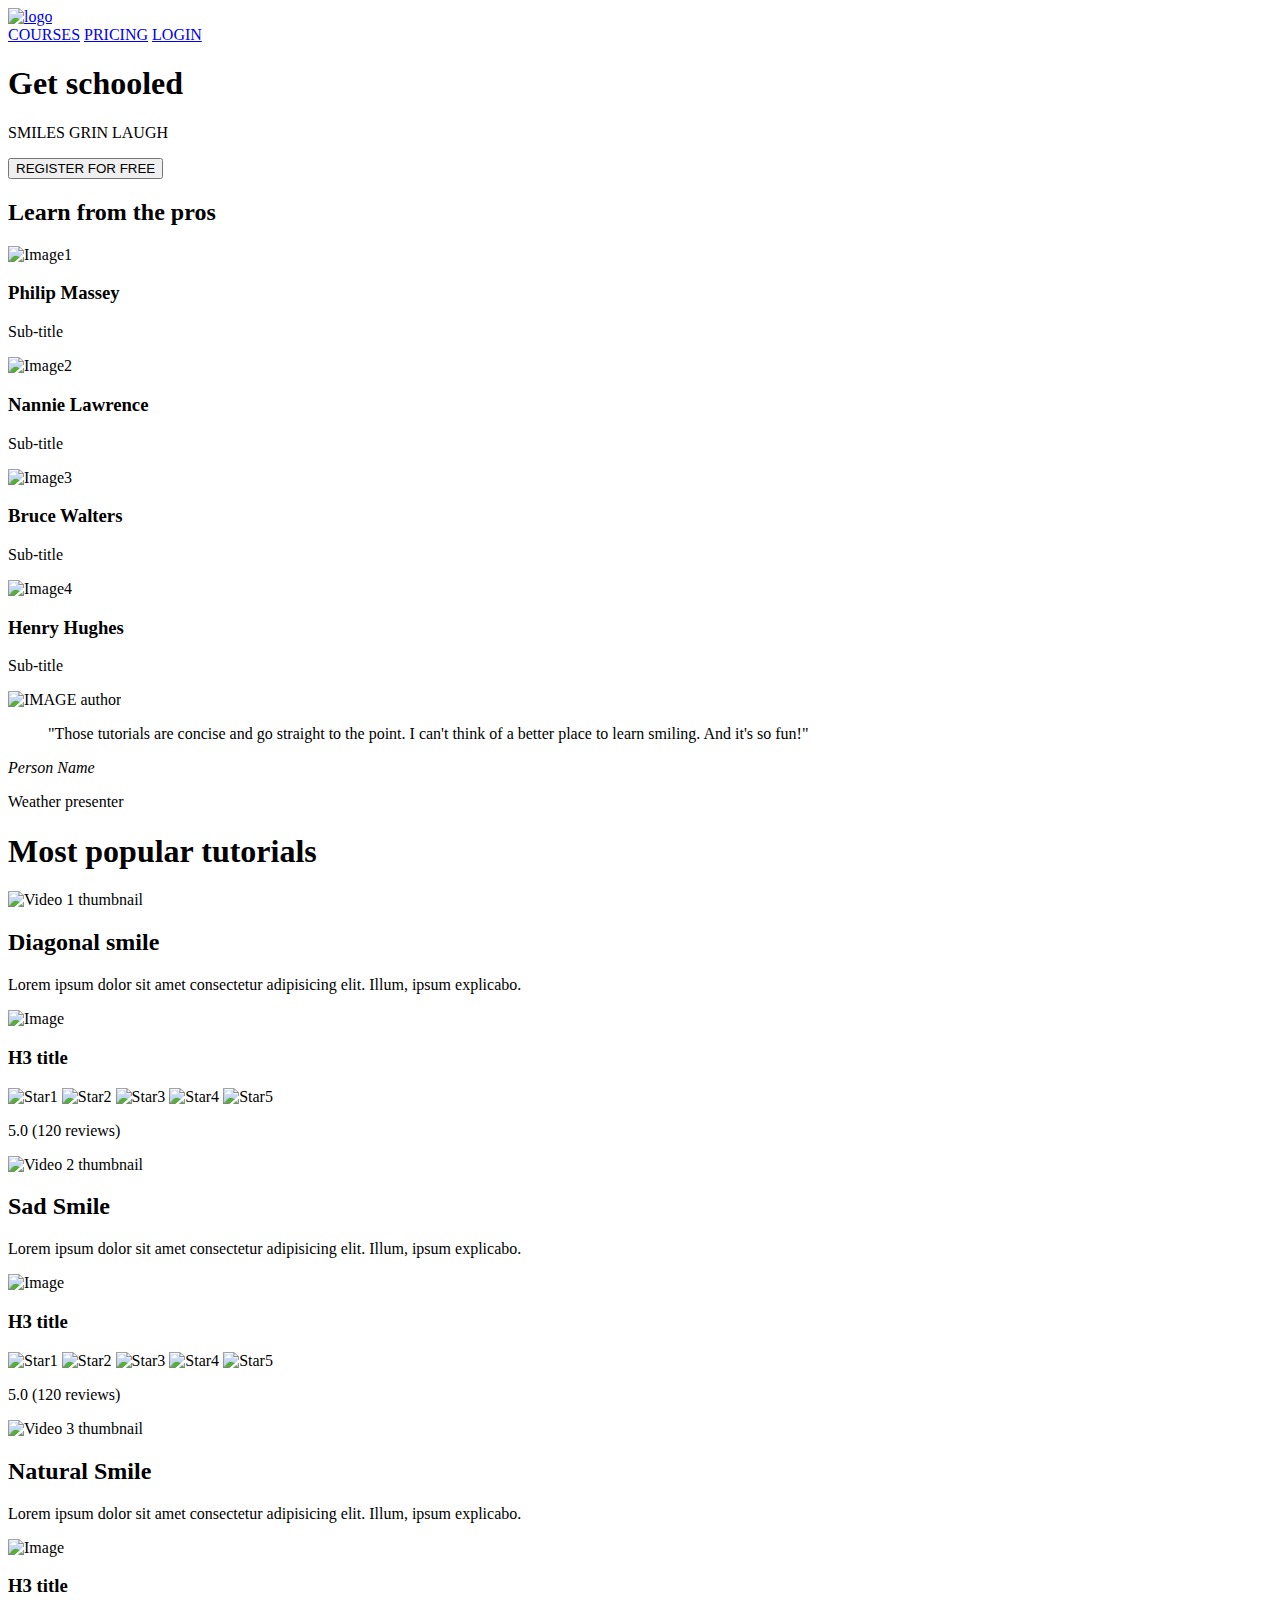
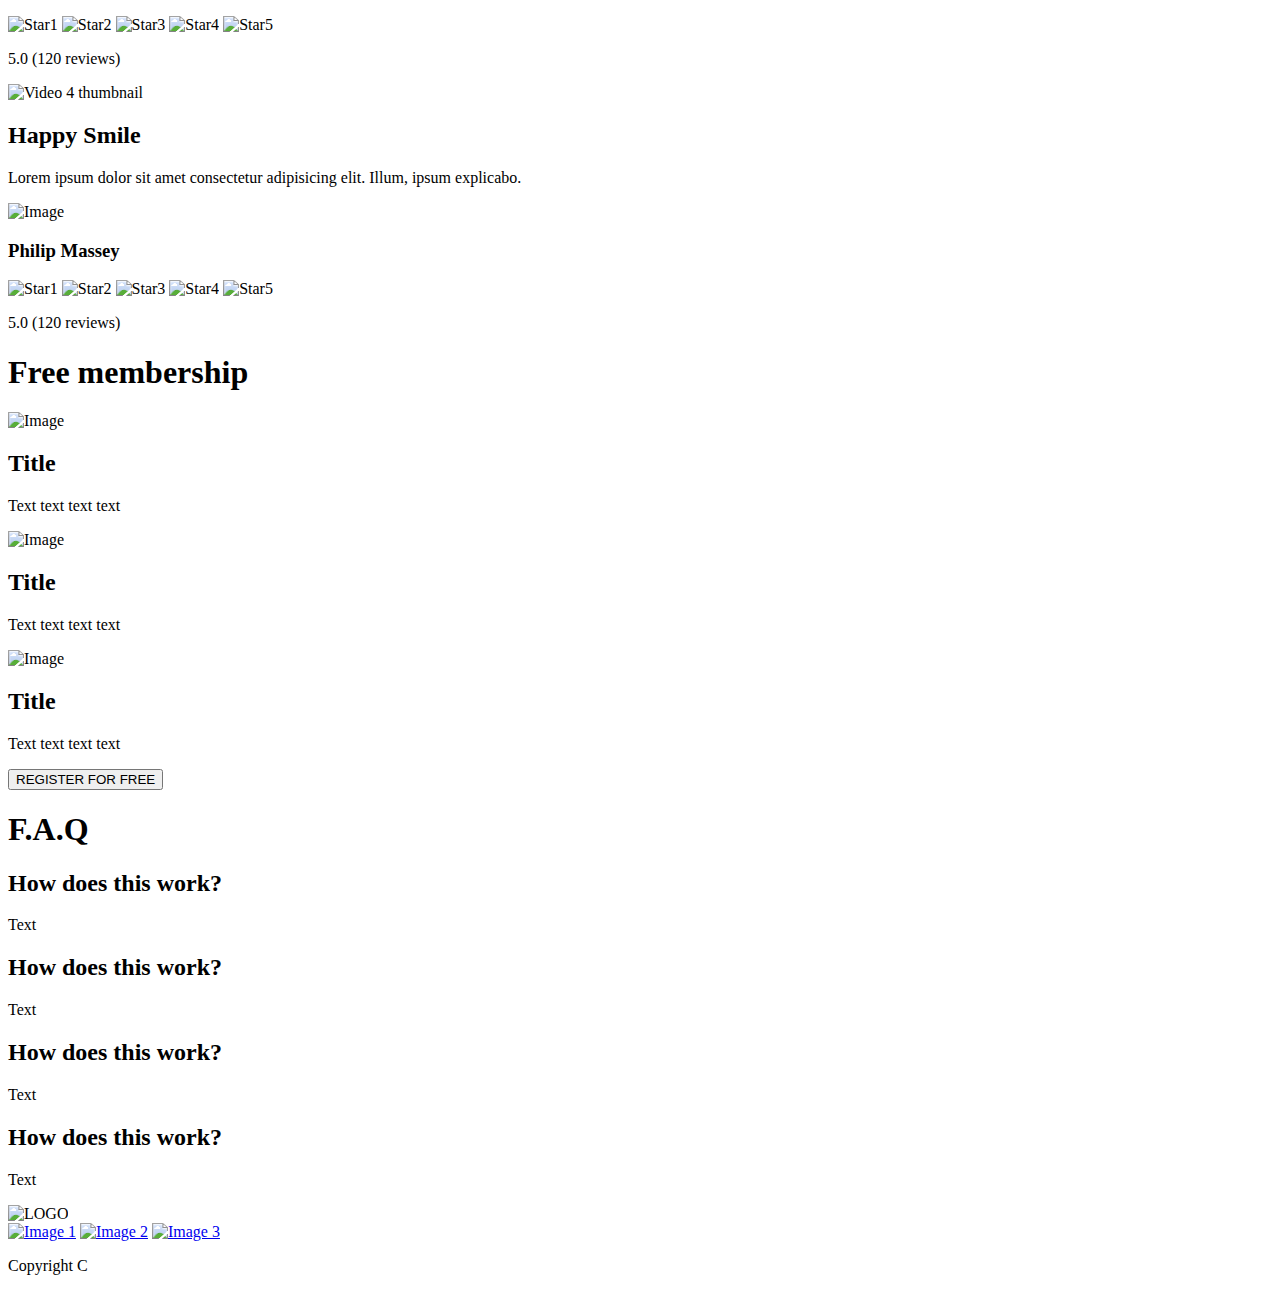
==== css_advanced/index.html @ 8cbac877 "init 2" ====
<!DOCTYPE html>
<html lang="en">
<head>
    <meta charset="UTF-8">
    <meta name="viewport" content="width=device-width, initial-scale=1.0">
    <title>Document</title>
</head>
<body>
    <header>
        <div>
            <a href="#">
                <img
                src="/api/placeholder/200/100"
                alt="logo"
                />
            </a>
        </div>
        <div>
            <nav>
                <a href="#">COURSES</a>
                <a href="#">PRICING</a>
                <a href="#">LOGIN</a>
            </nav>
        </div>
    </header>

    <main>
        <section>
            <div>
                <h1>Get schooled</h1>
                <p>SMILES GRIN LAUGH</p>
                <button>REGISTER FOR FREE</button>
            </div>

            <div>
                <h2>Learn from the pros</h2>
                <div>
                    <div>
                        <img src="" alt="Image1">
                        <h3>Philip Massey</h3>
                        <p>Sub-title</p>
                    </div>
                    <div>
                        <img src="" alt="Image2">
                        <h3>Nannie Lawrence</h3>
                        <p>Sub-title</p>
                    </div>
                    <div>
                        <img src="" alt="Image3">
                        <h3>Bruce Walters</h3>
                        <p>Sub-title</p>
                    </div>
                    <div>
                        <img src="" alt="Image4">
                        <h3>Henry Hughes</h3>
                        <p>Sub-title</p>
                    </div>
                </div>
            </div>
        </section>

        <section>
            <div>
                <img src="/api/placeholder/400/300" alt="IMAGE author">
                <div>
                    <blockquote>"Those tutorials are concise and go straight to the point. I can't think of a better place to learn smiling. And it's so fun!"</blockquote>
                    <cite>Person Name</cite>
                    <p>Weather presenter</p>
                </div>
            </div>
        </section>

        <section>
            <div>
                <h1>Most popular tutorials</h1>
                <div>
                    <div>
                        <img src="/api/placeholder/400/300" alt="Video 1 thumbnail">
                        <h2>Diagonal smile</h2>
                        <p>Lorem ipsum dolor sit amet consectetur adipisicing elit. Illum, ipsum explicabo.</p>
                            <div>
                                <img src="/api/placeholder/400/300" alt="Image">
                                <h3>H3 title</h3>
                            </div>
                            <div>
                                <img src="/api/placeholder/50/50" alt="Star1">
                                <img src="/api/placeholder/50/50" alt="Star2">
                                <img src="/api/placeholder/50/50" alt="Star3">
                                <img src="/api/placeholder/50/50" alt="Star4">
                                <img src="/api/placeholder/50/50" alt="Star5">
                                <p>5.0 (120 reviews)</p>
                            </div>
                    </div>
                </div>
                <div>
                    <div>
                        <img src="/api/placeholder/400/300" alt="Video 2 thumbnail">
                        <h2>Sad Smile</h2>
                        <p>Lorem ipsum dolor sit amet consectetur adipisicing elit. Illum, ipsum explicabo.</p>
                            <div>
                                <img src="/api/placeholder/400/300" alt="Image">
                                <h3>H3 title</h3>
                            </div>
                            <div>
                                <img src="/api/placeholder/50/50" alt="Star1">
                                <img src="/api/placeholder/50/50" alt="Star2">
                                <img src="/api/placeholder/50/50" alt="Star3">
                                <img src="/api/placeholder/50/50" alt="Star4">
                                <img src="/api/placeholder/50/50" alt="Star5">
                                <p>5.0 (120 reviews)</p>
                            </div>
                    </div>
                </div>
                <div>
                    <div>
                        <img src="/api/placeholder/400/300" alt="Video 3 thumbnail">
                        <h2>Natural Smile</h2>
                        <p>Lorem ipsum dolor sit amet consectetur adipisicing elit. Illum, ipsum explicabo.</p>
                            <div>
                                <img src="/api/placeholder/400/300" alt="Image">
                                <h3>H3 title</h3>
                            </div>
                            <div>
                                <img src="/api/placeholder/50/50" alt="Star1">
                                <img src="/api/placeholder/50/50" alt="Star2">
                                <img src="/api/placeholder/50/50" alt="Star3">
                                <img src="/api/placeholder/50/50" alt="Star4">
                                <img src="/api/placeholder/50/50" alt="Star5">
                                <p>5.0 (120 reviews)</p>
                            </div>
                    </div>
                </div>
                <div>
                    <div>
                        <img src="/api/placeholder/400/300" alt="Video 4 thumbnail">
                        <h2>Happy Smile</h2>
                        <p>Lorem ipsum dolor sit amet consectetur adipisicing elit. Illum, ipsum explicabo.</p>
                            <div>
                                <img src="/api/placeholder/400/300" alt="Image">
                                <h3>Philip Massey</h3>
                            </div>
                            <div>
                                <img src="/api/placeholder/50/50" alt="Star1">
                                <img src="/api/placeholder/50/50" alt="Star2">
                                <img src="/api/placeholder/50/50" alt="Star3">
                                <img src="/api/placeholder/50/50" alt="Star4">
                                <img src="/api/placeholder/50/50" alt="Star5">
                                <p>5.0 (120 reviews)</p>
                            </div>
                    </div>
                </div>
            </div>
        </section>

        <section>
            <h1>Free membership</h1>
            <div>
                <div>
                    <img src="/api/placeholder/300/200" alt="Image">
                    <h2>Title</h2>
                    <p>Text text text text</p>
                </div>
                <div>
                    <img src="/api/placeholder/300/200" alt="Image">
                    <h2>Title</h2>
                    <p>Text text text text</p>
                </div>
                <div>
                    <img src="/api/placeholder/300/200" alt="Image">
                    <h2>Title</h2>
                    <p>Text text text text</p>
                </div>
            </div>
            <button>REGISTER FOR FREE</button>
        </section>

        <section>
            <h1>
                F.A.Q
            </h1>
            <div>
                <div>
                    <div>
                        <h2>How does this work?</h2>
                        <p>Text</p>
                    </div>
                    <div>
                        <h2>How does this work?</h2>
                        <p>Text</p>
                    </div>
                </div>

                <div>
                    <div>
                        <h2>How does this work?</h2>
                        <p>Text</p>
                    </div>
                    <div>
                        <h2>How does this work?</h2>
                        <p>Text</p>
                    </div>
                </div>
            </div>
        </section>
    </main>
</body>
<footer>
    <div>
        <div>
            <img src="/api/placeholder/300/200" alt="LOGO">
            <div>
                <a href="#"><img src="/api/placeholder/100/100" alt="Image 1"></a>
                <a href="#"><img src="/api/placeholder/100/100" alt="Image 2"></a>
                <a href="#"><img src="/api/placeholder/100/100" alt="Image 3"></a>
            </div>
        </div>
        <p>Copyright C</p>
    </div>
</footer>
</html>
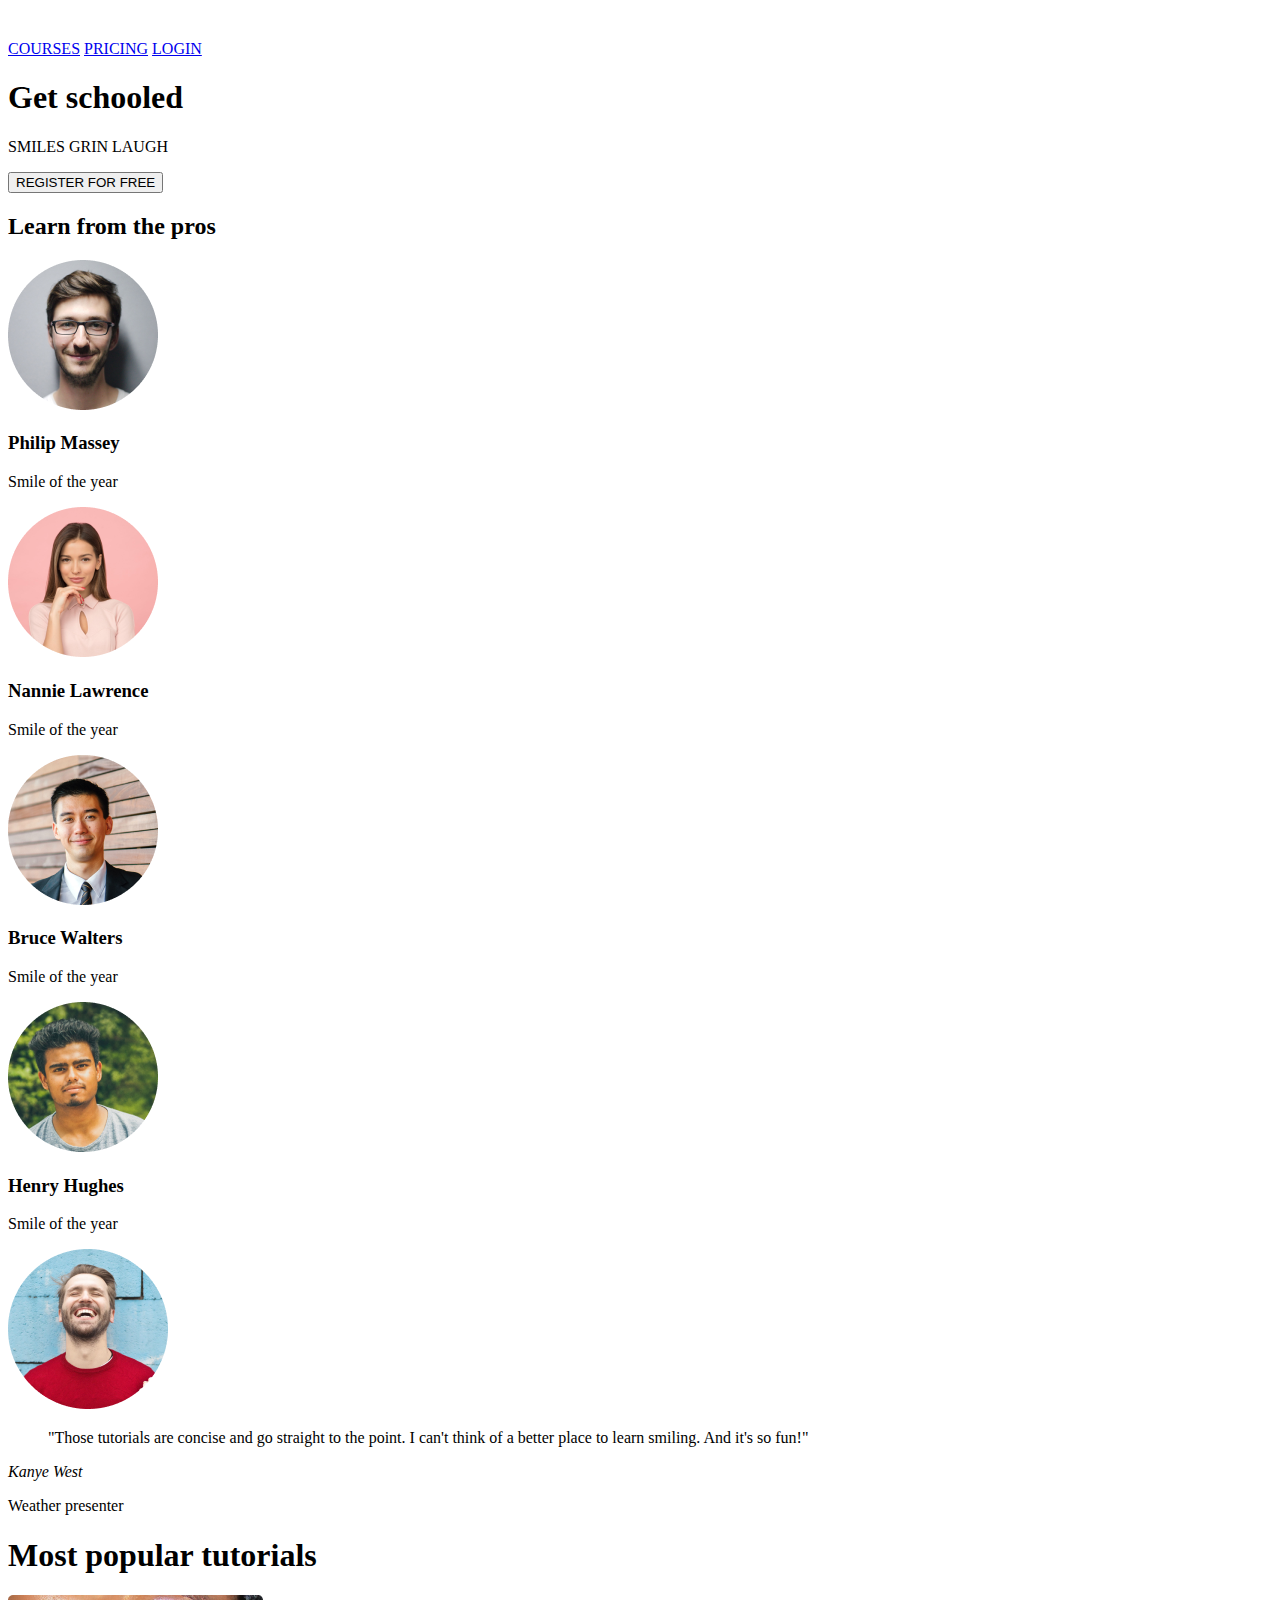
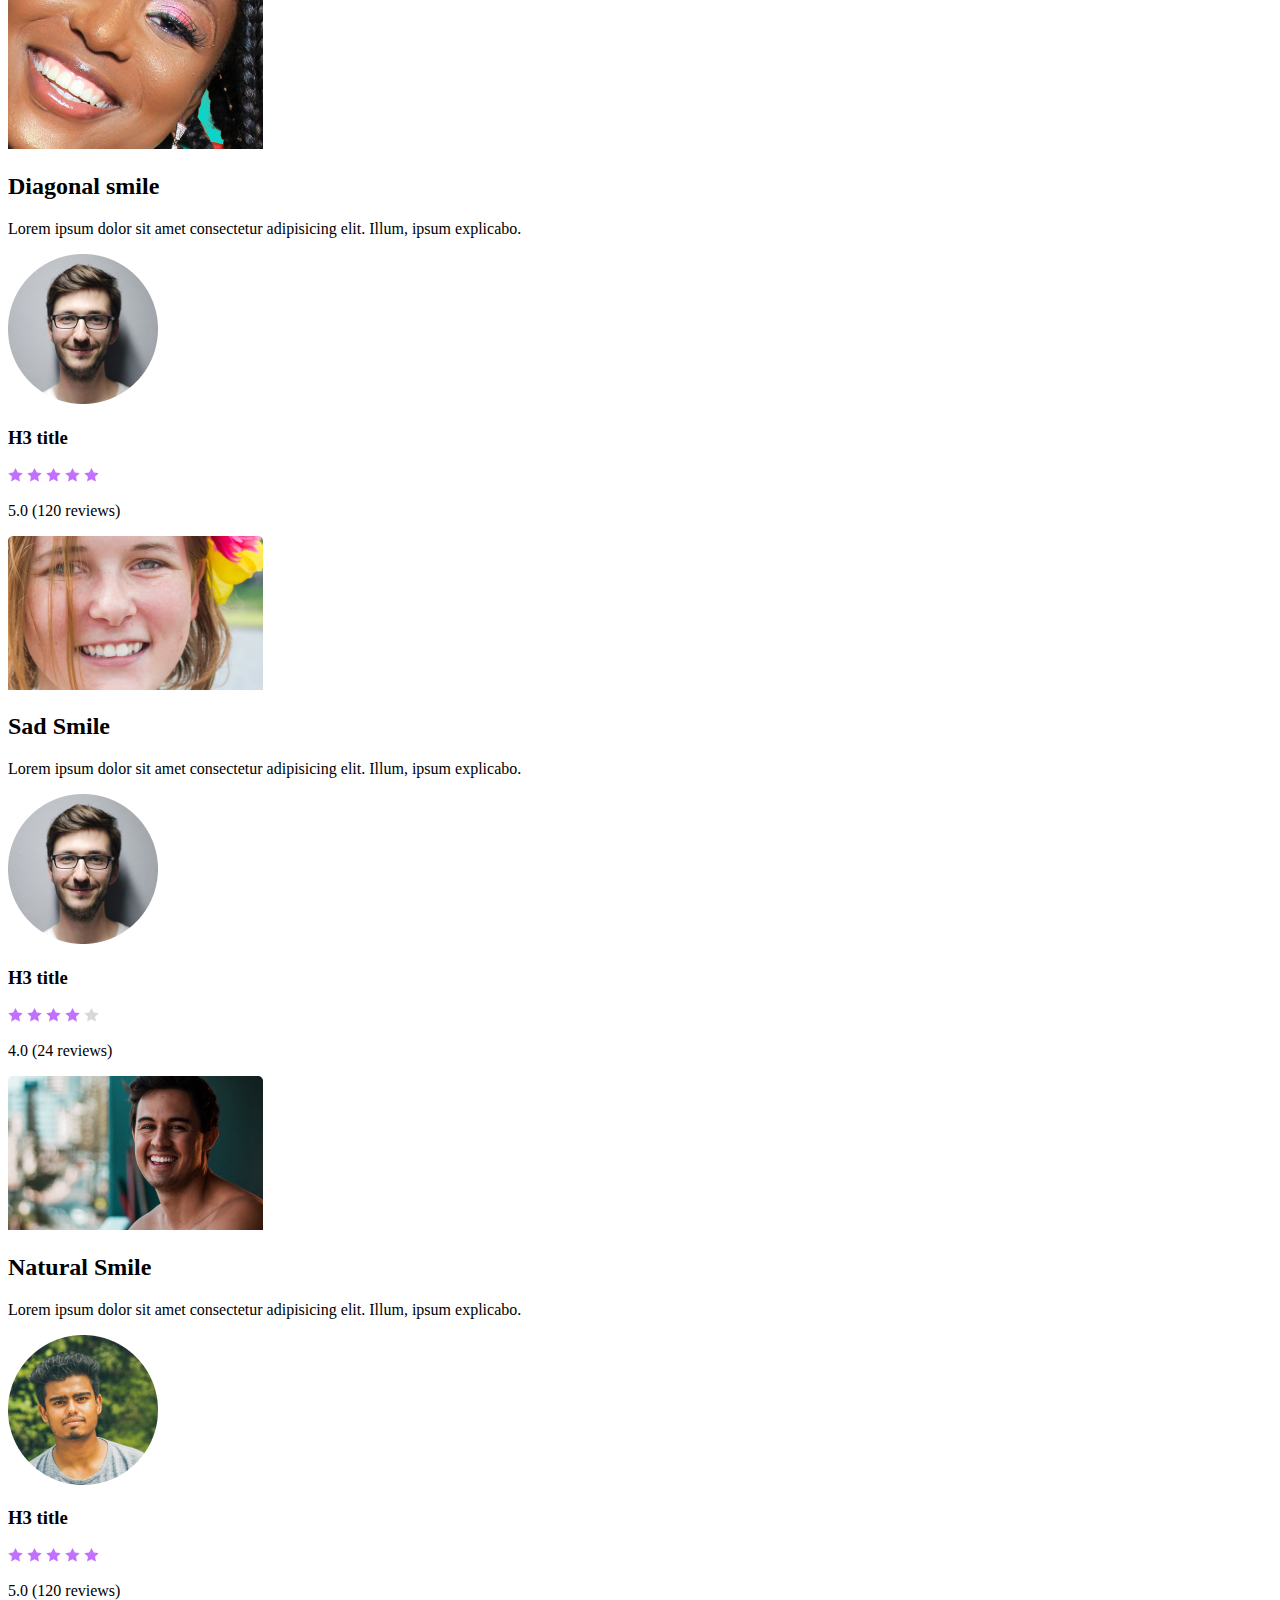
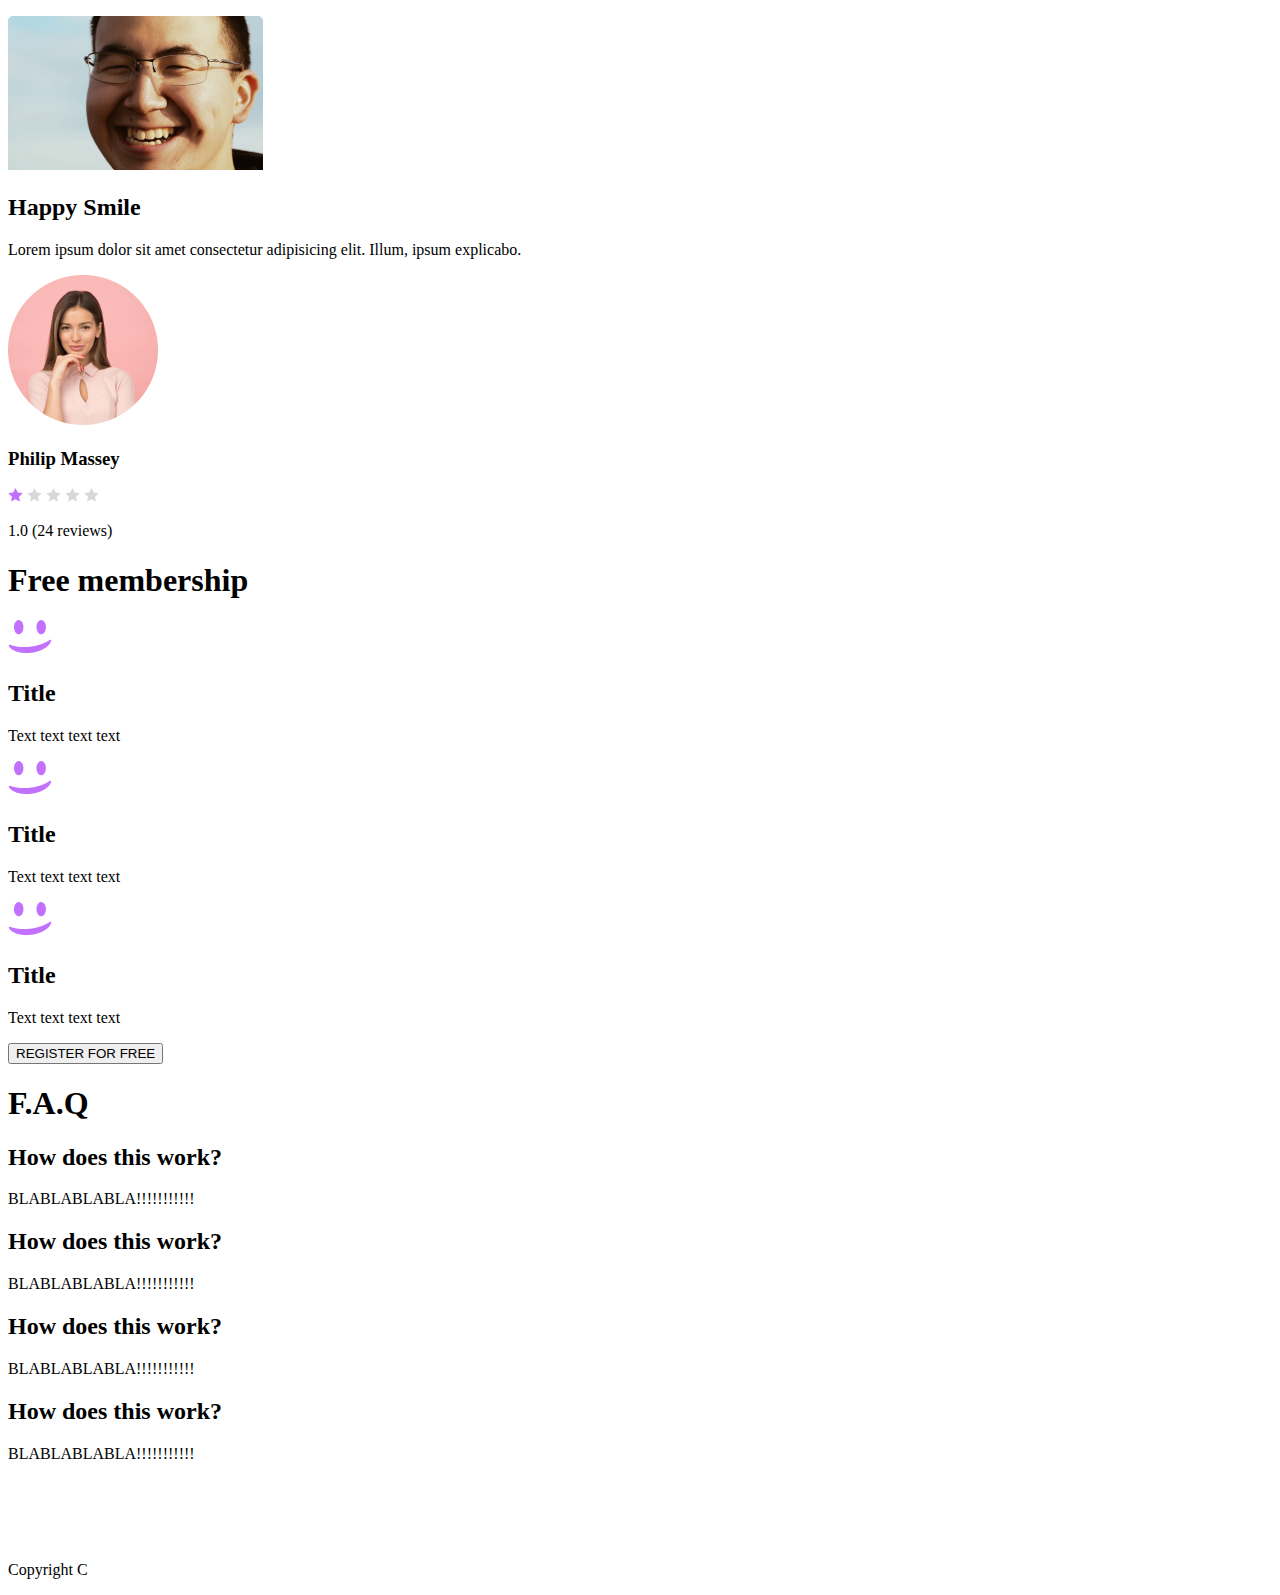
==== commit 871a93f2: "loaded all media files" ====
--- a/css_advanced/index.html
+++ b/css_advanced/index.html
@@ -3,24 +3,27 @@
 <head>
     <meta charset="UTF-8">
     <meta name="viewport" content="width=device-width, initial-scale=1.0">
+    <link rel="stylesheet" href="styles.css">
     <title>Document</title>
 </head>
 <body>
     <header>
         <div>
-            <a href="#">
-                <img
-                src="/api/placeholder/200/100"
-                alt="logo"
-                />
-            </a>
-        </div>
-        <div>
-            <nav>
-                <a href="#">COURSES</a>
-                <a href="#">PRICING</a>
-                <a href="#">LOGIN</a>
-            </nav>
+            <div>
+                <a href="#">
+                    <img
+                    src="/css_advanced/images/logo.png"
+                    alt="logo"
+                    />
+                </a>
+            </div>
+            <div>
+                <nav>
+                    <a href="#">COURSES</a>
+                    <a href="#">PRICING</a>
+                    <a href="#">LOGIN</a>
+                </nav>
+            </div>
         </div>
     </header>
 
@@ -36,35 +39,35 @@
                 <h2>Learn from the pros</h2>
                 <div>
                     <div>
-                        <img src="" alt="Image1">
+                        <img src="./images/pro.png" alt="Image1">
                         <h3>Philip Massey</h3>
-                        <p>Sub-title</p>
-                    </div>
-                    <div>
-                        <img src="" alt="Image2">
+                        <p>Smile of the year</p>
+                    </div>
+                    <div>
+                        <img src="./images/pro2.png" alt="Image2">
                         <h3>Nannie Lawrence</h3>
-                        <p>Sub-title</p>
-                    </div>
-                    <div>
-                        <img src="" alt="Image3">
+                        <p>Smile of the year</p>
+                    </div>
+                    <div>
+                        <img src="./images/pro3.png" alt="Image3">
                         <h3>Bruce Walters</h3>
-                        <p>Sub-title</p>
-                    </div>
-                    <div>
-                        <img src="" alt="Image4">
+                        <p>Smile of the year</p>
+                    </div>
+                    <div>
+                        <img src="./images/pro4.png" alt="Image4">
                         <h3>Henry Hughes</h3>
-                        <p>Sub-title</p>
-                    </div>
-                </div>
-            </div>
-        </section>
-
-        <section>
-            <div>
-                <img src="/api/placeholder/400/300" alt="IMAGE author">
+                        <p>Smile of the year</p>
+                    </div>
+                </div>
+            </div>
+        </section>
+
+        <section>
+            <div>
+                <img src="./images/testimonial.png" alt="IMAGE author">
                 <div>
                     <blockquote>"Those tutorials are concise and go straight to the point. I can't think of a better place to learn smiling. And it's so fun!"</blockquote>
-                    <cite>Person Name</cite>
+                    <cite>Kanye West</cite>
                     <p>Weather presenter</p>
                 </div>
             </div>
@@ -75,77 +78,77 @@
                 <h1>Most popular tutorials</h1>
                 <div>
                     <div>
-                        <img src="/api/placeholder/400/300" alt="Video 1 thumbnail">
+                        <img src="./images/preview.png" alt="Video 1 thumbnail">
                         <h2>Diagonal smile</h2>
                         <p>Lorem ipsum dolor sit amet consectetur adipisicing elit. Illum, ipsum explicabo.</p>
                             <div>
-                                <img src="/api/placeholder/400/300" alt="Image">
+                                <img src="./images/pro.png" alt="Image">
                                 <h3>H3 title</h3>
                             </div>
                             <div>
-                                <img src="/api/placeholder/50/50" alt="Star1">
-                                <img src="/api/placeholder/50/50" alt="Star2">
-                                <img src="/api/placeholder/50/50" alt="Star3">
-                                <img src="/api/placeholder/50/50" alt="Star4">
-                                <img src="/api/placeholder/50/50" alt="Star5">
+                                <img src="./images/Star_full.png" alt="Star1">
+                                <img src="./images/Star_full.png" alt="Star2">
+                                <img src="./images/Star_full.png" alt="Star3">
+                                <img src="./images/Star_full.png" alt="Star4">
+                                <img src="./images/Star_full.png" alt="Star5">
                                 <p>5.0 (120 reviews)</p>
                             </div>
                     </div>
                 </div>
                 <div>
                     <div>
-                        <img src="/api/placeholder/400/300" alt="Video 2 thumbnail">
+                        <img src="./images/preview2.png" alt="Video 2 thumbnail">
                         <h2>Sad Smile</h2>
                         <p>Lorem ipsum dolor sit amet consectetur adipisicing elit. Illum, ipsum explicabo.</p>
                             <div>
-                                <img src="/api/placeholder/400/300" alt="Image">
+                                <img src="./images/pro.png" alt="Image">
                                 <h3>H3 title</h3>
                             </div>
                             <div>
-                                <img src="/api/placeholder/50/50" alt="Star1">
-                                <img src="/api/placeholder/50/50" alt="Star2">
-                                <img src="/api/placeholder/50/50" alt="Star3">
-                                <img src="/api/placeholder/50/50" alt="Star4">
-                                <img src="/api/placeholder/50/50" alt="Star5">
+                                <img src="./images/Star_full.png" alt="Star1">
+                                <img src="./images/Star_full.png" alt="Star2">
+                                <img src="./images/Star_full.png" alt="Star3">
+                                <img src="./images/Star_full.png" alt="Star4">
+                                <img src="./images/Star_empty.png" alt="Star5">
+                                <p>4.0 (24 reviews)</p>
+                            </div>
+                    </div>
+                </div>
+                <div>
+                    <div>
+                        <img src="./images/preview3.png" alt="Video 3 thumbnail">
+                        <h2>Natural Smile</h2>
+                        <p>Lorem ipsum dolor sit amet consectetur adipisicing elit. Illum, ipsum explicabo.</p>
+                            <div>
+                                <img src="./images/pro4.png" alt="Image">
+                                <h3>H3 title</h3>
+                            </div>
+                            <div>
+                                <img src="./images/Star_full.png" alt="Star1">
+                                <img src="./images/Star_full.png" alt="Star2">
+                                <img src="./images/Star_full.png" alt="Star3">
+                                <img src="./images/Star_full.png" alt="Star4">
+                                <img src="./images/Star_full.png" alt="Star5">
                                 <p>5.0 (120 reviews)</p>
                             </div>
                     </div>
                 </div>
                 <div>
                     <div>
-                        <img src="/api/placeholder/400/300" alt="Video 3 thumbnail">
-                        <h2>Natural Smile</h2>
-                        <p>Lorem ipsum dolor sit amet consectetur adipisicing elit. Illum, ipsum explicabo.</p>
-                            <div>
-                                <img src="/api/placeholder/400/300" alt="Image">
-                                <h3>H3 title</h3>
-                            </div>
-                            <div>
-                                <img src="/api/placeholder/50/50" alt="Star1">
-                                <img src="/api/placeholder/50/50" alt="Star2">
-                                <img src="/api/placeholder/50/50" alt="Star3">
-                                <img src="/api/placeholder/50/50" alt="Star4">
-                                <img src="/api/placeholder/50/50" alt="Star5">
-                                <p>5.0 (120 reviews)</p>
-                            </div>
-                    </div>
-                </div>
-                <div>
-                    <div>
-                        <img src="/api/placeholder/400/300" alt="Video 4 thumbnail">
+                        <img src="./images/preview4.png" alt="Video 4 thumbnail">
                         <h2>Happy Smile</h2>
                         <p>Lorem ipsum dolor sit amet consectetur adipisicing elit. Illum, ipsum explicabo.</p>
                             <div>
-                                <img src="/api/placeholder/400/300" alt="Image">
+                                <img src="./images/pro2.png" alt="Image">
                                 <h3>Philip Massey</h3>
                             </div>
                             <div>
-                                <img src="/api/placeholder/50/50" alt="Star1">
-                                <img src="/api/placeholder/50/50" alt="Star2">
-                                <img src="/api/placeholder/50/50" alt="Star3">
-                                <img src="/api/placeholder/50/50" alt="Star4">
-                                <img src="/api/placeholder/50/50" alt="Star5">
-                                <p>5.0 (120 reviews)</p>
+                                <img src="./images/Star_full.png" alt="Star1">
+                                <img src="./images/Star_empty.png" alt="Star2">
+                                <img src="./images/Star_empty.png" alt="Star3">
+                                <img src="./images/Star_empty.png" alt="Star4">
+                                <img src="./images/Star_empty.png" alt="Star5">
+                                <p>1.0 (24 reviews)</p>
                             </div>
                     </div>
                 </div>
@@ -156,17 +159,17 @@
             <h1>Free membership</h1>
             <div>
                 <div>
-                    <img src="/api/placeholder/300/200" alt="Image">
+                    <img src="./images/smile.png" alt="Image">
                     <h2>Title</h2>
                     <p>Text text text text</p>
                 </div>
                 <div>
-                    <img src="/api/placeholder/300/200" alt="Image">
+                    <img src="./images/smile.png" alt="Image">
                     <h2>Title</h2>
                     <p>Text text text text</p>
                 </div>
                 <div>
-                    <img src="/api/placeholder/300/200" alt="Image">
+                    <img src="./images/smile.png" alt="Image">
                     <h2>Title</h2>
                     <p>Text text text text</p>
                 </div>
@@ -182,22 +185,22 @@
                 <div>
                     <div>
                         <h2>How does this work?</h2>
-                        <p>Text</p>
-                    </div>
-                    <div>
-                        <h2>How does this work?</h2>
-                        <p>Text</p>
-                    </div>
-                </div>
-
-                <div>
-                    <div>
-                        <h2>How does this work?</h2>
-                        <p>Text</p>
-                    </div>
-                    <div>
-                        <h2>How does this work?</h2>
-                        <p>Text</p>
+                        <p>BLABLABLABLA!!!!!!!!!!!</p>
+                    </div>
+                    <div>
+                        <h2>How does this work?</h2>
+                        <p>BLABLABLABLA!!!!!!!!!!!</p>
+                    </div>
+                </div>
+
+                <div>
+                    <div>
+                        <h2>How does this work?</h2>
+                        <p>BLABLABLABLA!!!!!!!!!!!</p>
+                    </div>
+                    <div>
+                        <h2>How does this work?</h2>
+                        <p>BLABLABLABLA!!!!!!!!!!!</p>
                     </div>
                 </div>
             </div>
@@ -207,11 +210,11 @@
 <footer>
     <div>
         <div>
-            <img src="/api/placeholder/300/200" alt="LOGO">
-            <div>
-                <a href="#"><img src="/api/placeholder/100/100" alt="Image 1"></a>
-                <a href="#"><img src="/api/placeholder/100/100" alt="Image 2"></a>
-                <a href="#"><img src="/api/placeholder/100/100" alt="Image 3"></a>
+            <img src="./images/logo.png" alt="LOGO">
+            <div>
+                <a href="#"><img src="./images/facebook.png" alt="Image 1"></a>
+                <a href="#"><img src="./images/Instagram.png" alt="Image 2"></a>
+                <a href="#"><img src="./images/twitter.png" alt="Image 3"></a>
             </div>
         </div>
         <p>Copyright C</p>
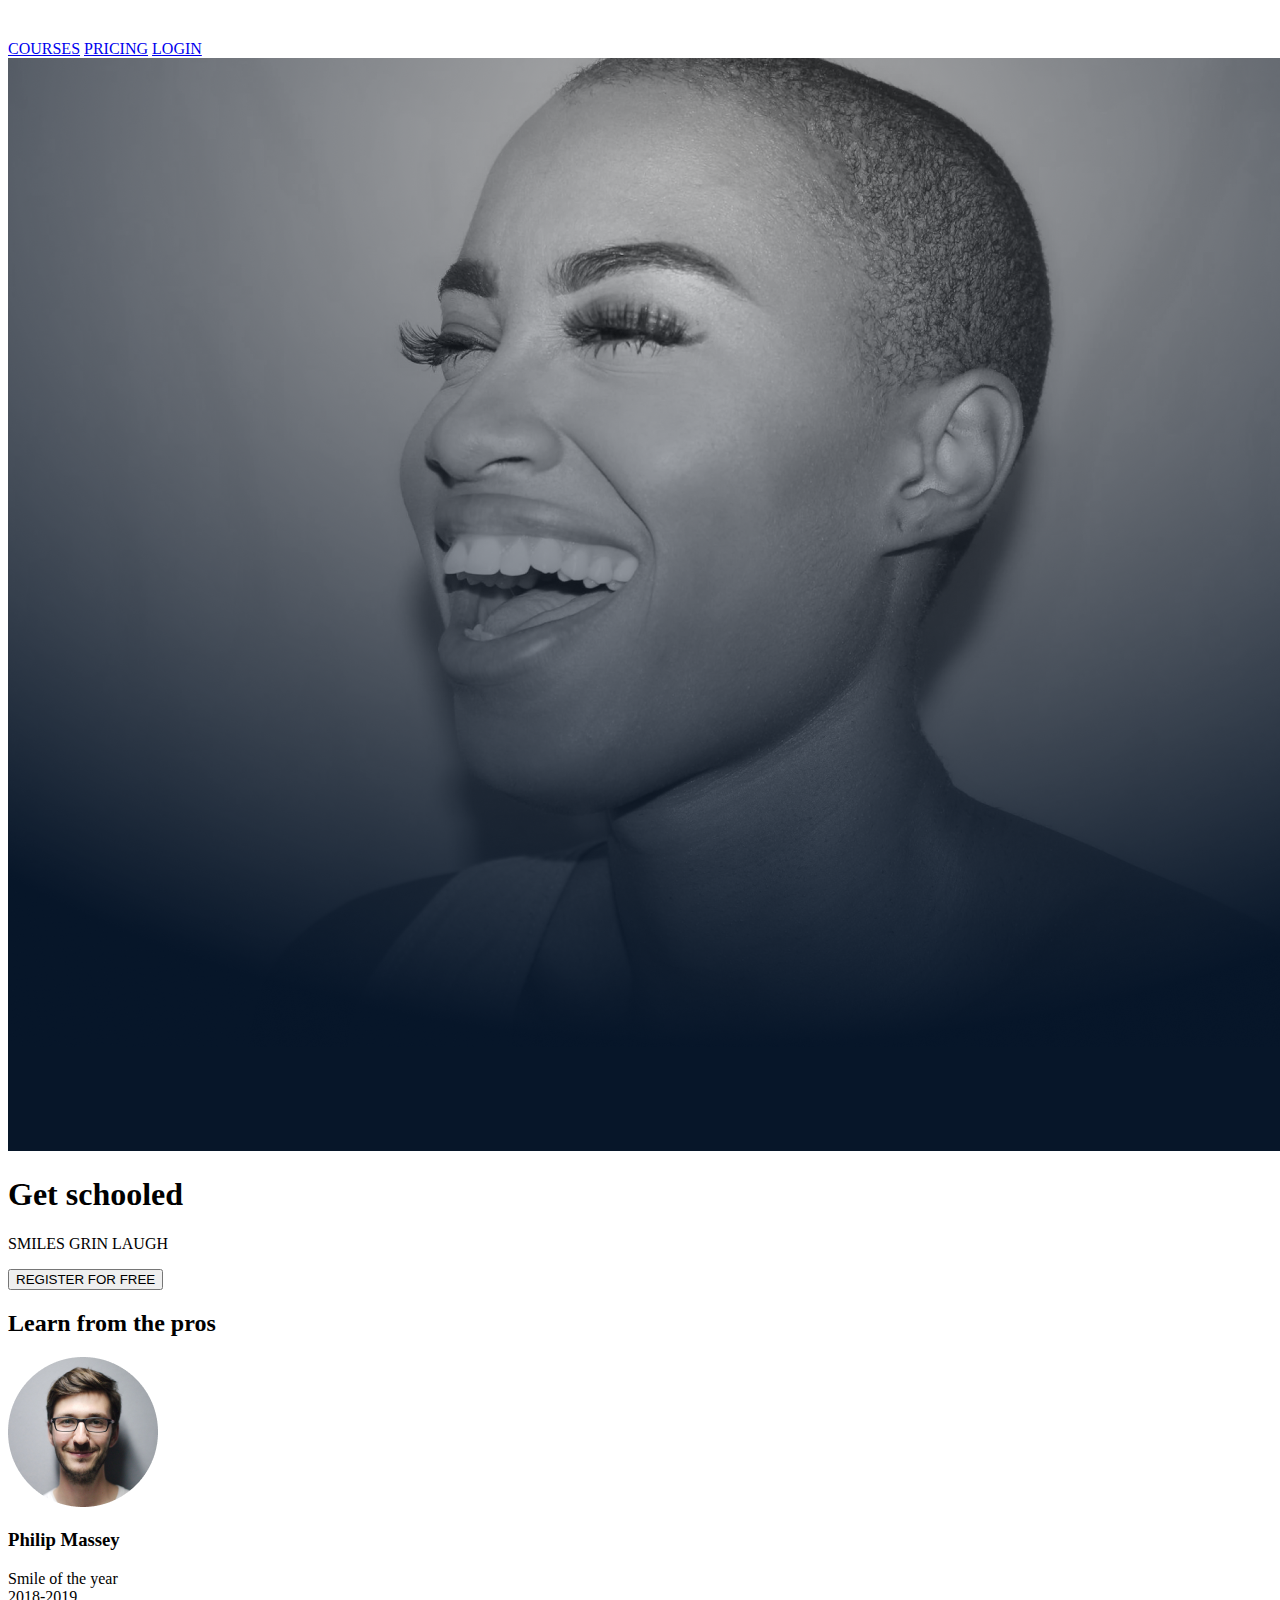
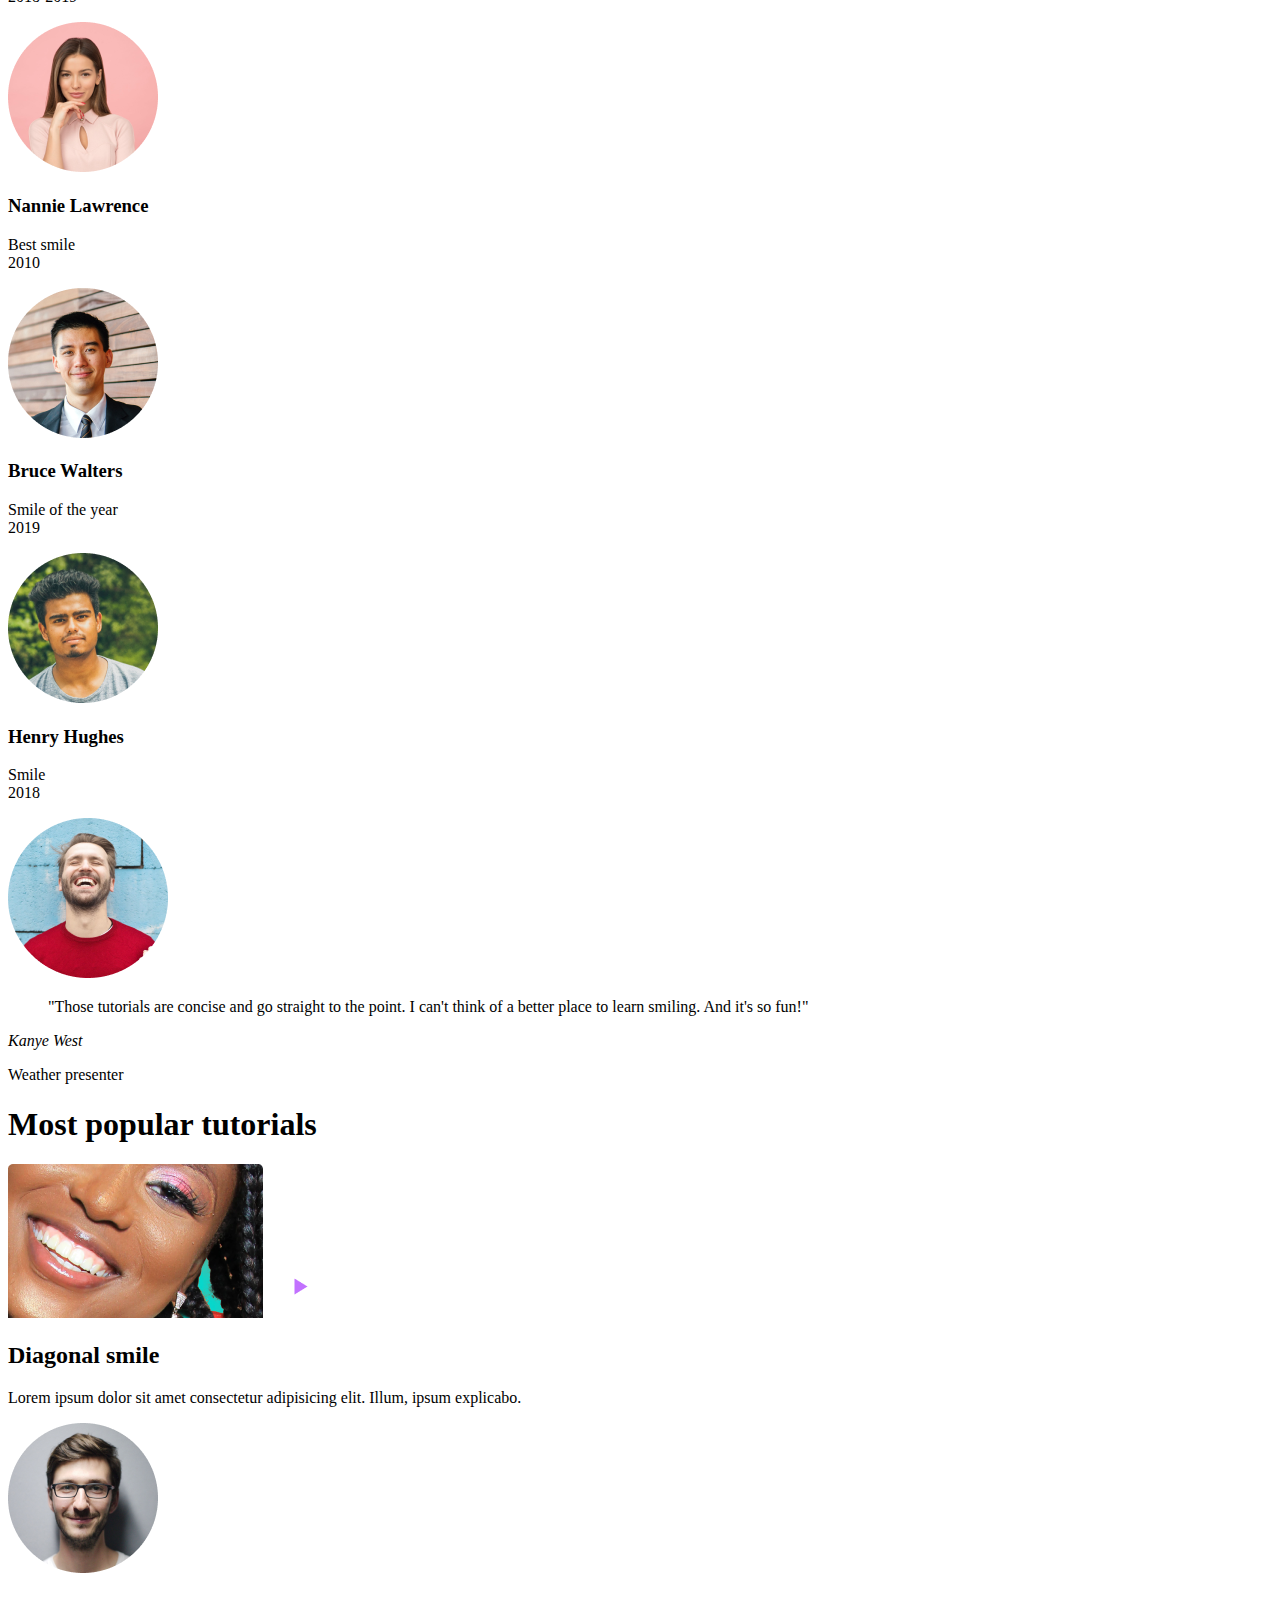
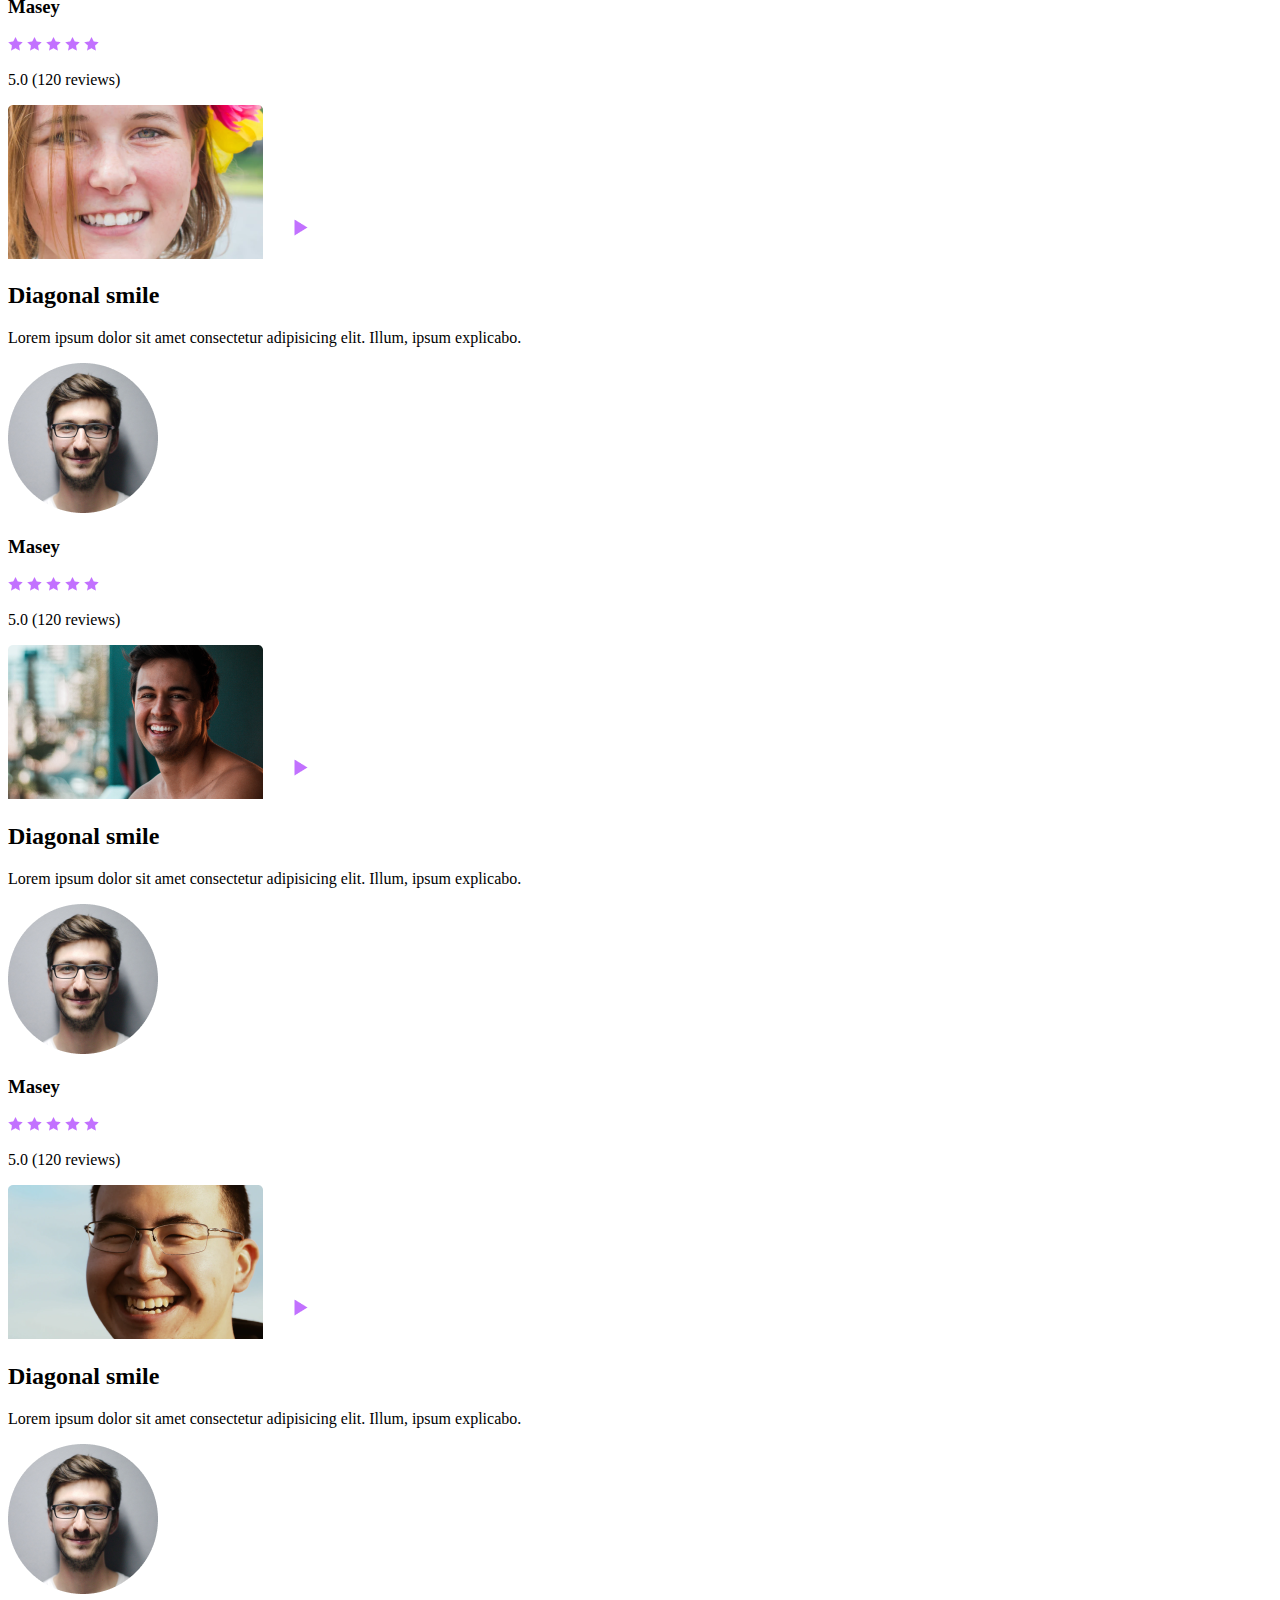
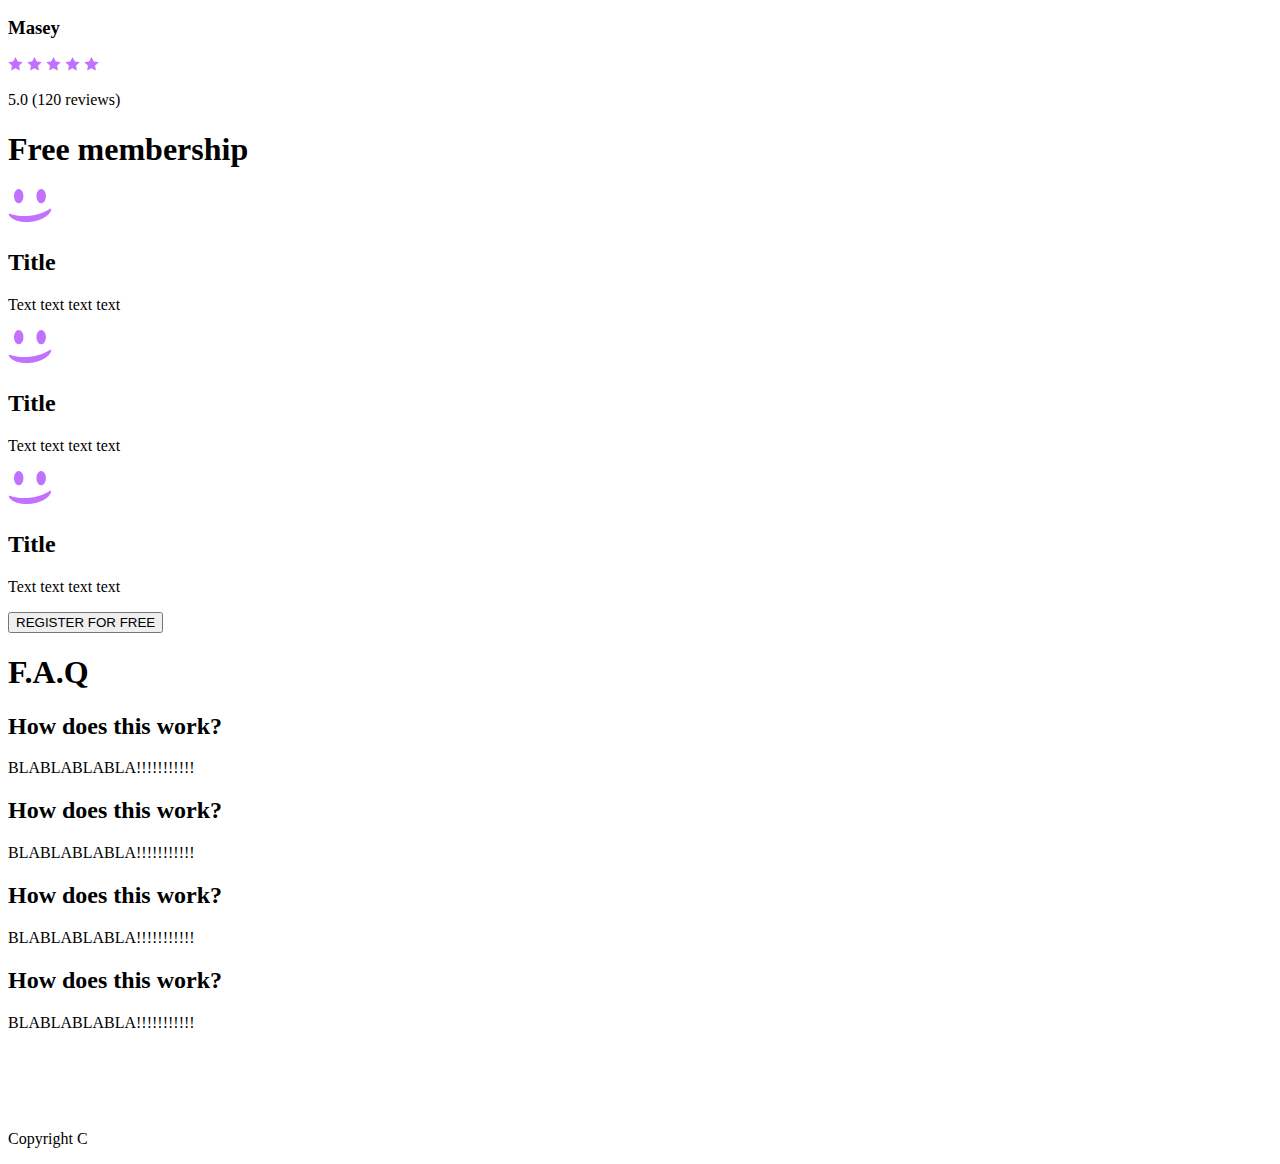
==== commit 06633059: "clean code + write ids and classes" ====
--- a/css_advanced/index.html
+++ b/css_advanced/index.html
@@ -7,17 +7,15 @@
     <title>Document</title>
 </head>
 <body>
+
+    <!-- Header -->
+
     <header>
-        <div>
-            <div>
-                <a href="#">
-                    <img
-                    src="/css_advanced/images/logo.png"
-                    alt="logo"
-                    />
-                </a>
-            </div>
-            <div>
+        <div id="header-div">
+            <a href="#">
+                <img src="/css_advanced/images/logo.png" alt="logo" />
+            </a>
+            <div id="header-links">
                 <nav>
                     <a href="#">COURSES</a>
                     <a href="#">PRICING</a>
@@ -27,197 +25,239 @@
         </div>
     </header>
 
+    <!-- Main/banner section -->
+
     <main>
-        <section>
+        <section id="banner-section">
+            <img id="banner-bg" src="./images/background.png" alt="background">
             <div>
                 <h1>Get schooled</h1>
-                <p>SMILES GRIN LAUGH</p>
-                <button>REGISTER FOR FREE</button>
-            </div>
-
-            <div>
-                <h2>Learn from the pros</h2>
-                <div>
+                <p id="banner-text">
+                    <span>SMILES</span>
+                    <span>GRIN</span>
+                    <span>LAUGH</span>
+                </p>
+                <button id="banner-btn" class="register-btn">REGISTER FOR FREE</button>
+            </div>
+
+            <!-- PROS -->
+
+            <div id="pros-div">
+                <h2><span class="purple-text">Learn</span> from the pros</h2>
+                <div id="pros-quote">
                     <div>
                         <img src="./images/pro.png" alt="Image1">
-                        <h3>Philip Massey</h3>
-                        <p>Smile of the year</p>
+                        <h3 class="pro-name">Philip Massey</h3>
+                        <p class="pro-quote">
+                            Smile of the year
+                            <br>
+                            2018-2019
+                        </p>
                     </div>
                     <div>
                         <img src="./images/pro2.png" alt="Image2">
-                        <h3>Nannie Lawrence</h3>
-                        <p>Smile of the year</p>
+                        <h3 class="pro-name">Nannie Lawrence</h3>
+                        <p class="pro-quote"></p>
+                            Best smile
+                            <br>
+                            2010
+                        </p>
                     </div>
                     <div>
                         <img src="./images/pro3.png" alt="Image3">
-                        <h3>Bruce Walters</h3>
-                        <p>Smile of the year</p>
+                        <h3 class="pro-name">Bruce Walters</h3>
+                        <p class="pro-quote">
+                            Smile of the year
+                            <br>
+                            2019
+                        </p>
                     </div>
                     <div>
                         <img src="./images/pro4.png" alt="Image4">
-                        <h3>Henry Hughes</h3>
-                        <p>Smile of the year</p>
-                    </div>
-                </div>
-            </div>
-        </section>
-
-        <section>
-            <div>
+                        <h3 class="pro-name">Henry Hughes</h3>
+                        <p class="pro-quote">
+                            Smile
+                            <br>
+                            2018
+                        </p>
+                    </div>
+                </div>
+            </div>
+        </section>
+
+        <!-- Testimonials -->
+
+        <section id="quotes-section"></section>
+            <div id="quote-div">
                 <img src="./images/testimonial.png" alt="IMAGE author">
-                <div>
+                <div id="quote-block"></div>
                     <blockquote>"Those tutorials are concise and go straight to the point. I can't think of a better place to learn smiling. And it's so fun!"</blockquote>
-                    <cite>Kanye West</cite>
-                    <p>Weather presenter</p>
-                </div>
-            </div>
-        </section>
-
-        <section>
-            <div>
-                <h1>Most popular tutorials</h1>
-                <div>
-                    <div>
+                    <cite id="quoter-name">Kanye West</cite>
+                    <p id="quoter-job">Weather presenter</p>
+                </div>
+            </div>
+        </section>
+
+        <!-- videos -->
+
+        <section id="videos-section">
+            <h1>Most <span class="purple-text">popular</span> tutorials</h1>
+            <div id="videos-container">
+                <div class="video-container">
+                    <div class="video">
                         <img src="./images/preview.png" alt="Video 1 thumbnail">
-                        <h2>Diagonal smile</h2>
-                        <p>Lorem ipsum dolor sit amet consectetur adipisicing elit. Illum, ipsum explicabo.</p>
-                            <div>
-                                <img src="./images/pro.png" alt="Image">
-                                <h3>H3 title</h3>
-                            </div>
-                            <div>
-                                <img src="./images/Star_full.png" alt="Star1">
-                                <img src="./images/Star_full.png" alt="Star2">
-                                <img src="./images/Star_full.png" alt="Star3">
-                                <img src="./images/Star_full.png" alt="Star4">
-                                <img src="./images/Star_full.png" alt="Star5">
-                                <p>5.0 (120 reviews)</p>
-                            </div>
-                    </div>
-                </div>
-                <div>
-                    <div>
-                        <img src="./images/preview2.png" alt="Video 2 thumbnail">
-                        <h2>Sad Smile</h2>
-                        <p>Lorem ipsum dolor sit amet consectetur adipisicing elit. Illum, ipsum explicabo.</p>
-                            <div>
-                                <img src="./images/pro.png" alt="Image">
-                                <h3>H3 title</h3>
-                            </div>
-                            <div>
-                                <img src="./images/Star_full.png" alt="Star1">
-                                <img src="./images/Star_full.png" alt="Star2">
-                                <img src="./images/Star_full.png" alt="Star3">
-                                <img src="./images/Star_full.png" alt="Star4">
-                                <img src="./images/Star_empty.png" alt="Star5">
-                                <p>4.0 (24 reviews)</p>
-                            </div>
-                    </div>
-                </div>
-                <div>
-                    <div>
-                        <img src="./images/preview3.png" alt="Video 3 thumbnail">
-                        <h2>Natural Smile</h2>
-                        <p>Lorem ipsum dolor sit amet consectetur adipisicing elit. Illum, ipsum explicabo.</p>
-                            <div>
-                                <img src="./images/pro4.png" alt="Image">
-                                <h3>H3 title</h3>
-                            </div>
-                            <div>
-                                <img src="./images/Star_full.png" alt="Star1">
-                                <img src="./images/Star_full.png" alt="Star2">
-                                <img src="./images/Star_full.png" alt="Star3">
-                                <img src="./images/Star_full.png" alt="Star4">
-                                <img src="./images/Star_full.png" alt="Star5">
-                                <p>5.0 (120 reviews)</p>
-                            </div>
-                    </div>
-                </div>
-                <div>
-                    <div>
-                        <img src="./images/preview4.png" alt="Video 4 thumbnail">
-                        <h2>Happy Smile</h2>
-                        <p>Lorem ipsum dolor sit amet consectetur adipisicing elit. Illum, ipsum explicabo.</p>
-                            <div>
-                                <img src="./images/pro2.png" alt="Image">
-                                <h3>Philip Massey</h3>
-                            </div>
-                            <div>
-                                <img src="./images/Star_full.png" alt="Star1">
-                                <img src="./images/Star_empty.png" alt="Star2">
-                                <img src="./images/Star_empty.png" alt="Star3">
-                                <img src="./images/Star_empty.png" alt="Star4">
-                                <img src="./images/Star_empty.png" alt="Star5">
-                                <p>1.0 (24 reviews)</p>
-                            </div>
-                    </div>
-                </div>
-            </div>
-        </section>
-
-        <section>
-            <h1>Free membership</h1>
-            <div>
-                <div>
+                        <img src="./images/play.png" alt="play">
+                    </div>
+                    <h2>Diagonal smile</h2>
+                    <p class="video-desc">Lorem ipsum dolor sit amet consectetur adipisicing elit. Illum, ipsum explicabo.</p>
+                    <div class="author-container"></div>
+                        <img class="author-img" src="./images/pro.png" alt="Image">
+                        <h3 class="author-name">Masey</h3>
+                    </div>
+                    <div class="video-rating">
+                        <img src="./images/Star_full.png" alt="Star1">
+                        <img src="./images/Star_full.png" alt="Star2">
+                        <img src="./images/Star_full.png" alt="Star3">
+                        <img src="./images/Star_full.png" alt="Star4">
+                        <img src="./images/Star_full.png" alt="Star5">
+                        <p>5.0 (120 reviews)</p>
+                    </div>
+                </div>
+
+                <div class="video-container">
+                    <div class="video"></div>
+                        <img src="./images/preview2.png" alt="Video 1 thumbnail">
+                        <img src="./images/play.png" alt="play">
+                    </div>
+                    <h2>Diagonal smile</h2>
+                    <p class="video-desc">Lorem ipsum dolor sit amet consectetur adipisicing elit. Illum, ipsum explicabo.</p>
+                    <div class="author-container"></div>
+                        <img class="author-img" src="./images/pro.png" alt="Image">
+                        <h3 class="author-name">Masey</h3>
+                    </div>
+                    <div class="video-rating"></div>
+                        <img src="./images/Star_full.png" alt="Star1">
+                        <img src="./images/Star_full.png" alt="Star2">
+                        <img src="./images/Star_full.png" alt="Star3">
+                        <img src="./images/Star_full.png" alt="Star4">
+                        <img src="./images/Star_full.png" alt="Star5">
+                        <p>5.0 (120 reviews)</p>
+                    </div>
+                </div>
+
+                <div class="video-container">
+                    <div class="video"></div>
+                        <img src="./images/preview3.png" alt="Video 1 thumbnail">
+                        <img src="./images/play.png" alt="play">
+                    </div>
+                    <h2>Diagonal smile</h2>
+                    <p class="video-desc">Lorem ipsum dolor sit amet consectetur adipisicing elit. Illum, ipsum explicabo.</p>
+                    <div class="author-container"></div>
+                        <img class="author-img" src="./images/pro.png" alt="Image">
+                        <h3 class="author-name">Masey</h3>
+                    </div>
+                    <div class="video-rating"></div>
+                        <img src="./images/Star_full.png" alt="Star1">
+                        <img src="./images/Star_full.png" alt="Star2">
+                        <img src="./images/Star_full.png" alt="Star3">
+                        <img src="./images/Star_full.png" alt="Star4">
+                        <img src="./images/Star_full.png" alt="Star5">
+                        <p>5.0 (120 reviews)</p>
+                    </div>
+                </div>
+
+                <div class="video-container">
+                    <div class="video"></div>
+                        <img src="./images/preview4.png" alt="Video 1 thumbnail">
+                        <img src="./images/play.png" alt="play">
+                    </div>
+                    <h2>Diagonal smile</h2>
+                    <p class="video-desc">Lorem ipsum dolor sit amet consectetur adipisicing elit. Illum, ipsum explicabo.</p>
+                    <div class="author-container"></div>
+                        <img class="author-img" src="./images/pro.png" alt="Image">
+                        <h3 class="author-name">Masey</h3>
+                    </div>
+                    <div class="video-rating"></div>
+                        <img src="./images/Star_full.png" alt="Star1">
+                        <img src="./images/Star_full.png" alt="Star2">
+                        <img src="./images/Star_full.png" alt="Star3">
+                        <img src="./images/Star_full.png" alt="Star4">
+                        <img src="./images/Star_full.png" alt="Star5">
+                        <p>5.0 (120 reviews)</p>
+                    </div>
+                </div>
+            </div>
+        </section>
+
+        <!-- Free membership section -->
+        <section id="membership-section">
+            <h1><span class="purple-text">Free</span> membership</h1>
+            <div id="membership-list"></div>
+                <div class="membership"></div>
                     <img src="./images/smile.png" alt="Image">
-                    <h2>Title</h2>
+                    <h2 class="membership-name">Title</h2>
                     <p>Text text text text</p>
                 </div>
-                <div>
+                <div class="membership">
                     <img src="./images/smile.png" alt="Image">
-                    <h2>Title</h2>
+                    <h2 class="membership-name">Title</h2>
                     <p>Text text text text</p>
                 </div>
-                <div>
+                <div class="membership">
                     <img src="./images/smile.png" alt="Image">
-                    <h2>Title</h2>
+                    <h2 class="membership-name">Title</h2>
                     <p>Text text text text</p>
                 </div>
             </div>
-            <button>REGISTER FOR FREE</button>
-        </section>
-
-        <section>
-            <h1>
+            <button id="membership-btn" class="register-btn">REGISTER FOR FREE</button>
+        </section>
+
+        <!-- F.A.Q -->
+
+        <section id="faq-section">
+            <h1 id="faq-header">
                 F.A.Q
             </h1>
+            <div id="faq-content"></div>
+                <div class="faq-row-block">
+                    <div class="faq-item-block">
+                        <h2 class="faq-question">How does this work?</h2>
+                        <p class="faq-answer">BLABLABLABLA!!!!!!!!!!!</p>
+                    </div>
+                    <div class="faq-item-block">
+                        <h2 class="faq-question">How does this work?</h2>
+                        <p class="faq-answer">BLABLABLABLA!!!!!!!!!!!</p>
+                    </div>
+                </div>
+
+                <div class="faq-row-block">
+                    <div class="faq-item-block">
+                        <h2 class="faq-question">How does this work?</h2>
+                        <p class="faq-answer">BLABLABLABLA!!!!!!!!!!!</p>
+                    </div>
+                    <div class="faq-item-block">
+                        <h2 class="faq-question">How does this work?</h2>
+                        <p class="faq-answer">BLABLABLABLA!!!!!!!!!!!</p>
+                    </div>
+                </div>
+            </div>
+        </section>
+
+        <!-- Footer -->
+
+        <footer>
             <div>
-                <div>
-                    <div>
-                        <h2>How does this work?</h2>
-                        <p>BLABLABLABLA!!!!!!!!!!!</p>
-                    </div>
-                    <div>
-                        <h2>How does this work?</h2>
-                        <p>BLABLABLABLA!!!!!!!!!!!</p>
-                    </div>
-                </div>
-
-                <div>
-                    <div>
-                        <h2>How does this work?</h2>
-                        <p>BLABLABLABLA!!!!!!!!!!!</p>
-                    </div>
-                    <div>
-                        <h2>How does this work?</h2>
-                        <p>BLABLABLABLA!!!!!!!!!!!</p>
-                    </div>
-                </div>
-            </div>
-        </section>
+                <div id="footer-row-block">
+                    <img src="./images/logo.png" alt="LOGO">
+                    <div id="footer-socials">
+                        <a href="#"><img src="./images/facebook.png" alt="Image 1"></a>
+                        <a href="#"><img src="./images/Instagram.png" alt="Image 2"></a>
+                        <a href="#"><img src="./images/twitter.png" alt="Image 3"></a>
+                    </div>
+                </div>
+                <p id="footer-copyright">Copyright C</p>
+            </div>
+        </footer>
     </main>
 </body>
-<footer>
-    <div>
-        <div>
-            <img src="./images/logo.png" alt="LOGO">
-            <div>
-                <a href="#"><img src="./images/facebook.png" alt="Image 1"></a>
-                <a href="#"><img src="./images/Instagram.png" alt="Image 2"></a>
-                <a href="#"><img src="./images/twitter.png" alt="Image 3"></a>
-            </div>
-        </div>
-        <p>Copyright C</p>
-    </div>
-</footer>
-</html>+</html>
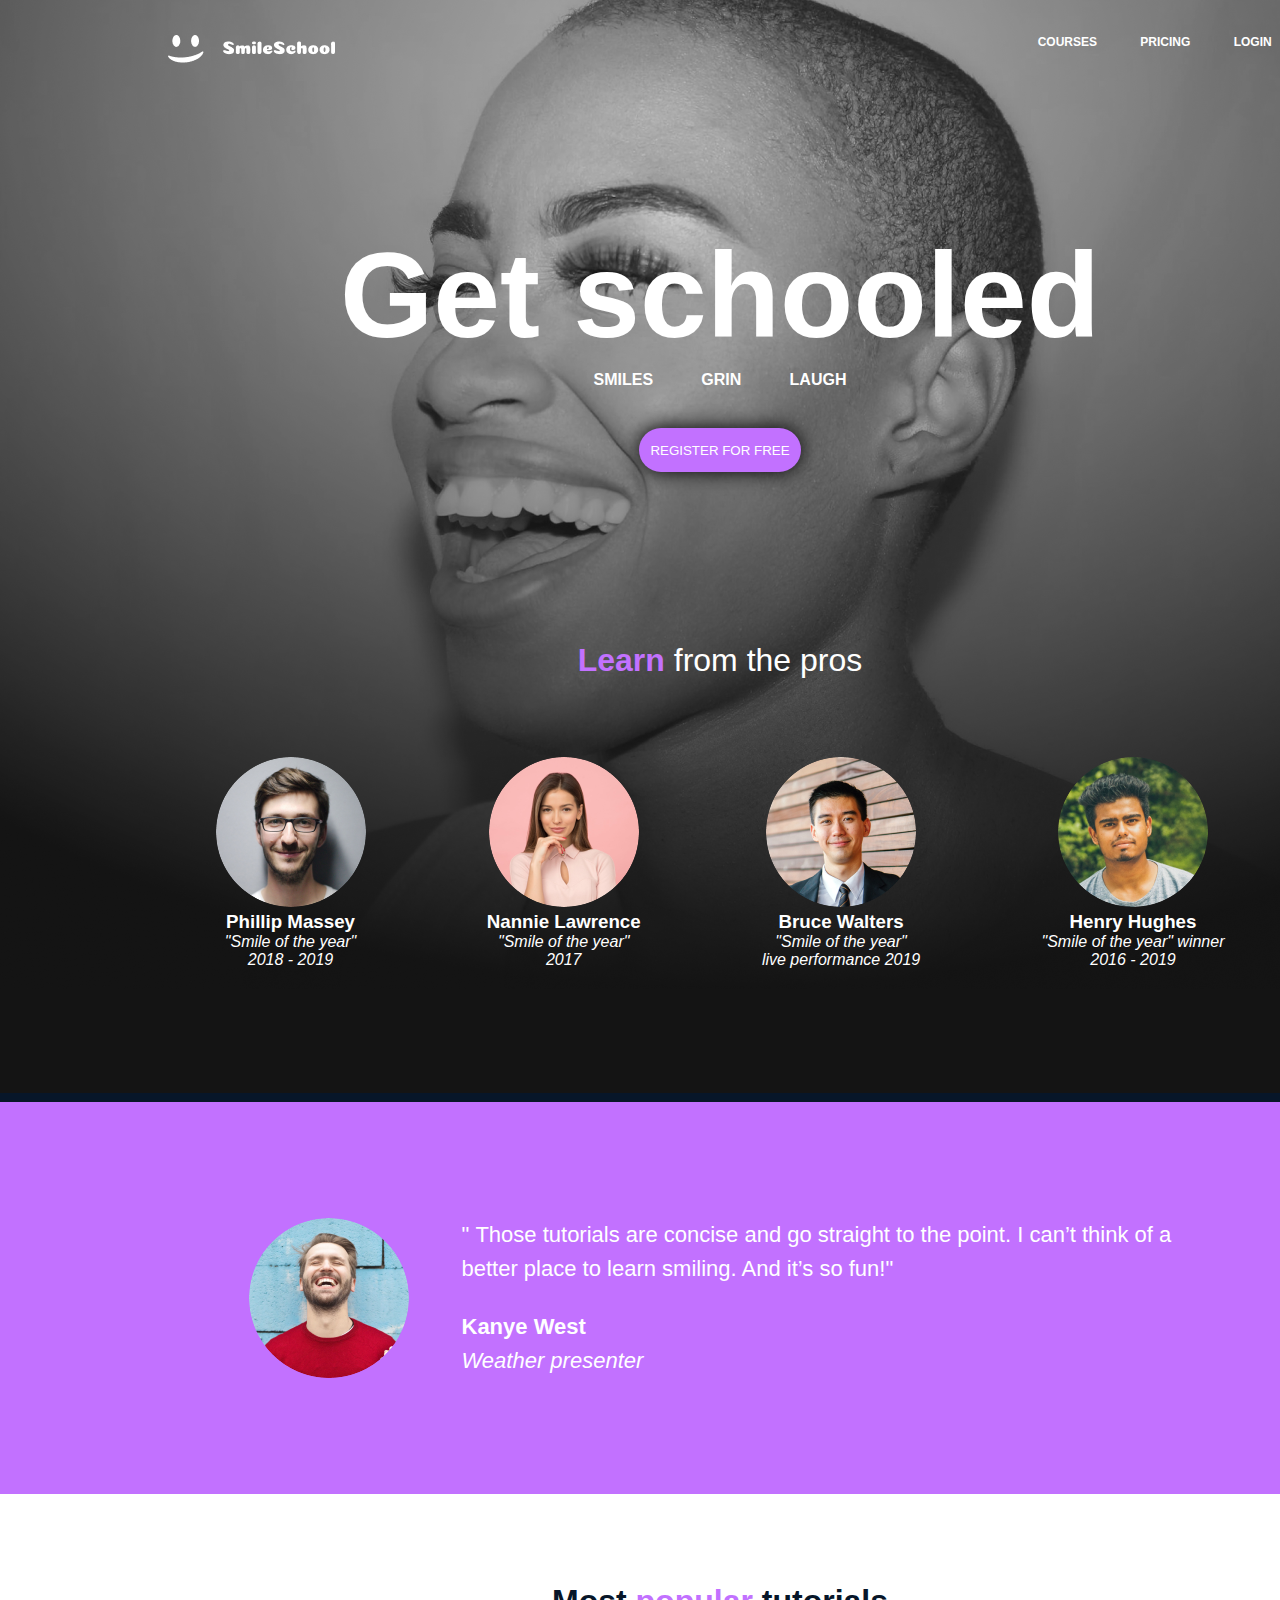
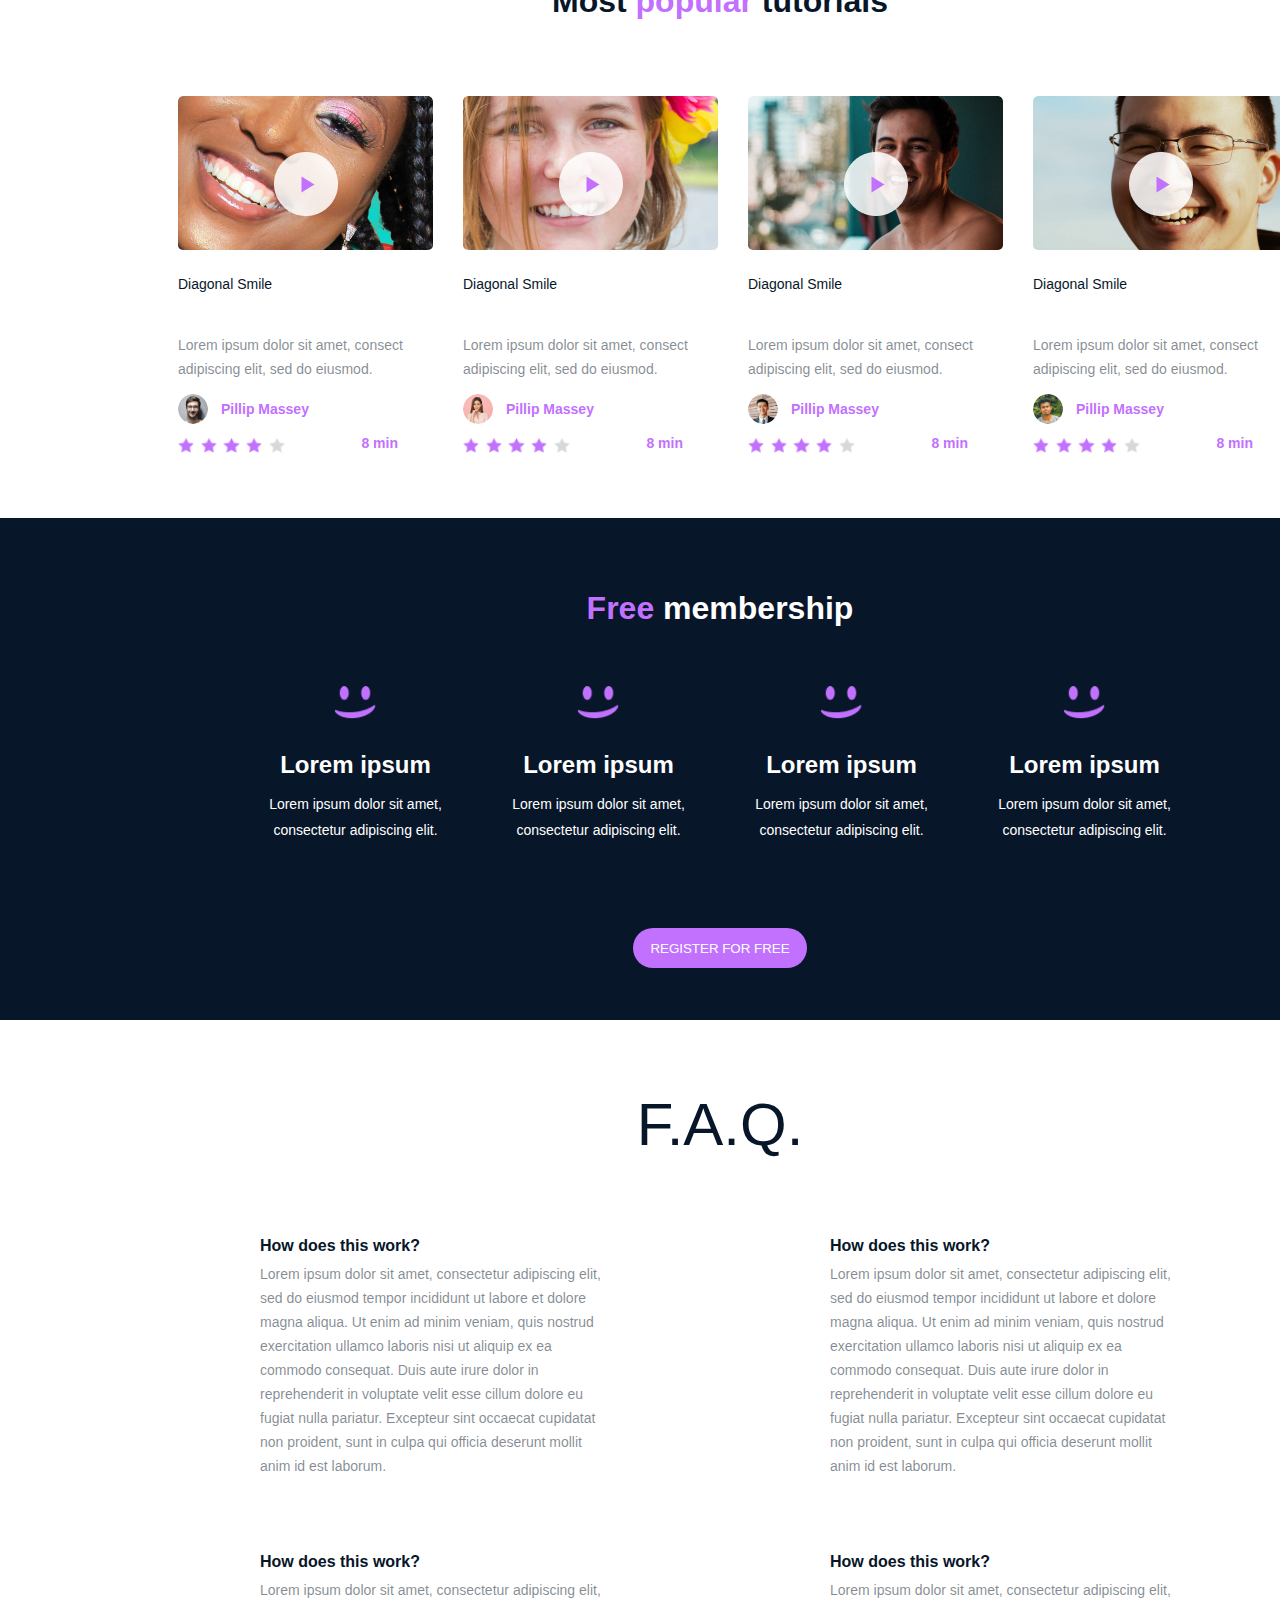
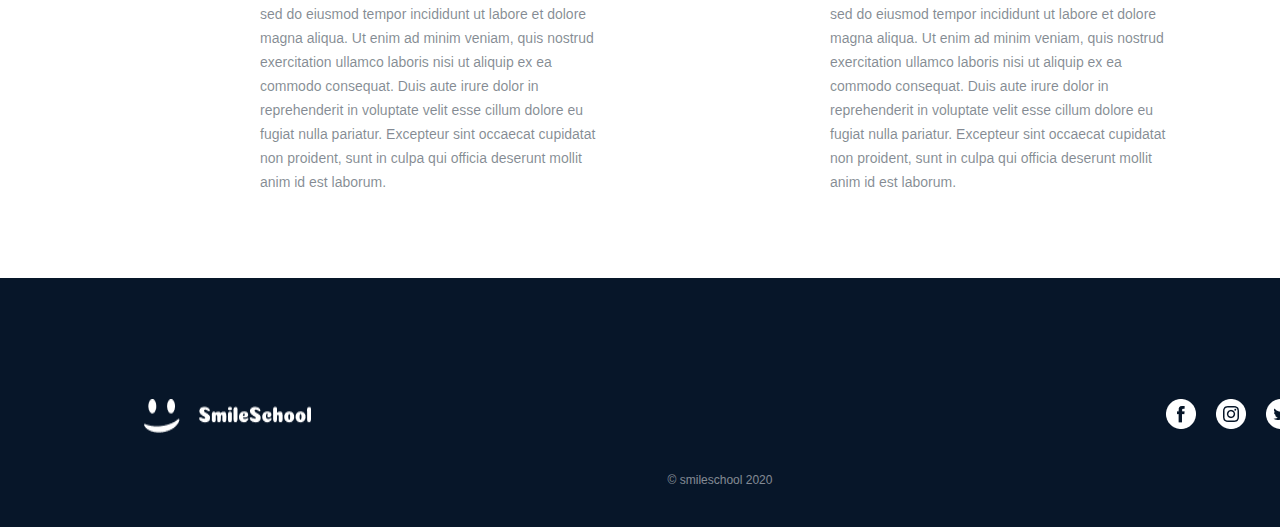
==== commit e793ecf3: "sqsd" ====
--- a/css_advanced/index.html
+++ b/css_advanced/index.html
@@ -2,34 +2,24 @@
 <html lang="en">
 <head>
     <meta charset="UTF-8">
-    <meta name="viewport" content="width=device-width, initial-scale=1.0">
-    <link rel="stylesheet" href="styles.css">
+    <link rel="stylesheet" href="/css_advanced/styles.css">
+    <meta name="viewport" content="width=device-width">
     <title>Document</title>
 </head>
 <body>
-
-    <!-- Header -->
-
     <header>
         <div id="header-div">
-            <a href="#">
-                <img src="/css_advanced/images/logo.png" alt="logo" />
-            </a>
+            <a href="#"><img src="./images/logo.png" alt="logo"></a>
             <div id="header-links">
-                <nav>
-                    <a href="#">COURSES</a>
-                    <a href="#">PRICING</a>
-                    <a href="#">LOGIN</a>
-                </nav>
+                <a href="#">COURSES</a>
+                <a href="#">PRICING</a>
+                <a href="#">LOGIN</a>
             </div>
         </div>
     </header>
-
-    <!-- Main/banner section -->
-
     <main>
         <section id="banner-section">
-            <img id="banner-bg" src="./images/background.png" alt="background">
+            <img id="banner-bg" src="./images/background.png">
             <div>
                 <h1>Get schooled</h1>
                 <p id="banner-text">
@@ -37,227 +27,219 @@
                     <span>GRIN</span>
                     <span>LAUGH</span>
                 </p>
-                <button id="banner-btn" class="register-btn">REGISTER FOR FREE</button>
-            </div>
-
-            <!-- PROS -->
-
-            <div id="pros-div">
+                <button id="banner-button" class="register-button">REGISTER FOR FREE</button>
+            </div>
+            <div id="pros-section">
                 <h2><span class="purple-text">Learn</span> from the pros</h2>
-                <div id="pros-quote">
-                    <div>
-                        <img src="./images/pro.png" alt="Image1">
-                        <h3 class="pro-name">Philip Massey</h3>
-                        <p class="pro-quote">
-                            Smile of the year
-                            <br>
-                            2018-2019
-                        </p>
-                    </div>
-                    <div>
-                        <img src="./images/pro2.png" alt="Image2">
-                        <h3 class="pro-name">Nannie Lawrence</h3>
-                        <p class="pro-quote"></p>
-                            Best smile
-                            <br>
-                            2010
-                        </p>
-                    </div>
-                    <div>
-                        <img src="./images/pro3.png" alt="Image3">
-                        <h3 class="pro-name">Bruce Walters</h3>
-                        <p class="pro-quote">
-                            Smile of the year
-                            <br>
-                            2019
-                        </p>
-                    </div>
-                    <div>
-                        <img src="./images/pro4.png" alt="Image4">
-                        <h3 class="pro-name">Henry Hughes</h3>
-                        <p class="pro-quote">
-                            Smile
-                            <br>
-                            2018
-                        </p>
-                    </div>
-                </div>
-            </div>
-        </section>
-
-        <!-- Testimonials -->
-
-        <section id="quotes-section"></section>
+                <div id="pros-quotes">
+                    <div>
+                        <img class="round-image" src="./images/pro.png" alt="Pro">
+                        <h3 class="pro">Phillip Massey</h3>
+                        <p class="pro-quote">
+                            "Smile of the year"
+                            <br>
+                            2018 - 2019
+                        </p>
+                    </div>
+                    <div>
+                        <img class="round-image" src="./images/pro2.png" alt="Pro">
+                        <h3 class="pro">Nannie Lawrence</h3>
+                        <p class="pro-quote">
+                            "Smile of the year"
+                            <br>
+                            2017
+                        </p>
+                    </div>
+                    <div>
+                        <img class="round-image" src="./images/pro3.png" alt="Pro">
+                        <h3 class="pro">Bruce Walters</h3>
+                        <p class="pro-quote">
+                            "Smile of the year"
+                            <br>
+                            live performance 2019
+                        </p>
+                    </div>
+                    <div>
+                        <img class="round-image" src="./images/pro4.png" alt="Pro">
+                        <h3 class="pro">Henry Hughes</h3>
+                        <p class="pro-quote">
+                            "Smile of the year" winner
+                            <br>
+                            2016 - 2019
+                        </p>
+                    </div>
+                </div>
+            </div>
+        </section>
+        <section id="quotes-section">
             <div id="quote-div">
-                <img src="./images/testimonial.png" alt="IMAGE author">
-                <div id="quote-block"></div>
-                    <blockquote>"Those tutorials are concise and go straight to the point. I can't think of a better place to learn smiling. And it's so fun!"</blockquote>
-                    <cite id="quoter-name">Kanye West</cite>
-                    <p id="quoter-job">Weather presenter</p>
-                </div>
-            </div>
-        </section>
-
-        <!-- videos -->
-
+                <img src="./images/testimonial.png" alt="Quote Image">
+                <div id="quote-block">
+                    <blockquote>
+                        " Those tutorials are concise and go straight to the point. I can’t think of a better place to learn smiling. And it’s so fun!"
+                    </blockquote>
+                    <p id="quoter-name">Kanye West</p>
+                    <p id="quoter-profession">Weather presenter</p>
+                </div>
+            </div>
+        </section>
         <section id="videos-section">
             <h1>Most <span class="purple-text">popular</span> tutorials</h1>
             <div id="videos-container">
                 <div class="video-container">
                     <div class="video">
-                        <img src="./images/preview.png" alt="Video 1 thumbnail">
-                        <img src="./images/play.png" alt="play">
-                    </div>
-                    <h2>Diagonal smile</h2>
-                    <p class="video-desc">Lorem ipsum dolor sit amet consectetur adipisicing elit. Illum, ipsum explicabo.</p>
-                    <div class="author-container"></div>
-                        <img class="author-img" src="./images/pro.png" alt="Image">
-                        <h3 class="author-name">Masey</h3>
-                    </div>
-                    <div class="video-rating">
-                        <img src="./images/Star_full.png" alt="Star1">
-                        <img src="./images/Star_full.png" alt="Star2">
-                        <img src="./images/Star_full.png" alt="Star3">
-                        <img src="./images/Star_full.png" alt="Star4">
-                        <img src="./images/Star_full.png" alt="Star5">
-                        <p>5.0 (120 reviews)</p>
-                    </div>
-                </div>
-
-                <div class="video-container">
-                    <div class="video"></div>
-                        <img src="./images/preview2.png" alt="Video 1 thumbnail">
-                        <img src="./images/play.png" alt="play">
-                    </div>
-                    <h2>Diagonal smile</h2>
-                    <p class="video-desc">Lorem ipsum dolor sit amet consectetur adipisicing elit. Illum, ipsum explicabo.</p>
-                    <div class="author-container"></div>
-                        <img class="author-img" src="./images/pro.png" alt="Image">
-                        <h3 class="author-name">Masey</h3>
-                    </div>
-                    <div class="video-rating"></div>
-                        <img src="./images/Star_full.png" alt="Star1">
-                        <img src="./images/Star_full.png" alt="Star2">
-                        <img src="./images/Star_full.png" alt="Star3">
-                        <img src="./images/Star_full.png" alt="Star4">
-                        <img src="./images/Star_full.png" alt="Star5">
-                        <p>5.0 (120 reviews)</p>
-                    </div>
-                </div>
-
-                <div class="video-container">
-                    <div class="video"></div>
-                        <img src="./images/preview3.png" alt="Video 1 thumbnail">
-                        <img src="./images/play.png" alt="play">
-                    </div>
-                    <h2>Diagonal smile</h2>
-                    <p class="video-desc">Lorem ipsum dolor sit amet consectetur adipisicing elit. Illum, ipsum explicabo.</p>
-                    <div class="author-container"></div>
-                        <img class="author-img" src="./images/pro.png" alt="Image">
-                        <h3 class="author-name">Masey</h3>
-                    </div>
-                    <div class="video-rating"></div>
-                        <img src="./images/Star_full.png" alt="Star1">
-                        <img src="./images/Star_full.png" alt="Star2">
-                        <img src="./images/Star_full.png" alt="Star3">
-                        <img src="./images/Star_full.png" alt="Star4">
-                        <img src="./images/Star_full.png" alt="Star5">
-                        <p>5.0 (120 reviews)</p>
-                    </div>
-                </div>
-
-                <div class="video-container">
-                    <div class="video"></div>
-                        <img src="./images/preview4.png" alt="Video 1 thumbnail">
-                        <img src="./images/play.png" alt="play">
-                    </div>
-                    <h2>Diagonal smile</h2>
-                    <p class="video-desc">Lorem ipsum dolor sit amet consectetur adipisicing elit. Illum, ipsum explicabo.</p>
-                    <div class="author-container"></div>
-                        <img class="author-img" src="./images/pro.png" alt="Image">
-                        <h3 class="author-name">Masey</h3>
-                    </div>
-                    <div class="video-rating"></div>
-                        <img src="./images/Star_full.png" alt="Star1">
-                        <img src="./images/Star_full.png" alt="Star2">
-                        <img src="./images/Star_full.png" alt="Star3">
-                        <img src="./images/Star_full.png" alt="Star4">
-                        <img src="./images/Star_full.png" alt="Star5">
-                        <p>5.0 (120 reviews)</p>
-                    </div>
-                </div>
-            </div>
-        </section>
-
-        <!-- Free membership section -->
+                        <img class="video-img" src="./images/preview.png">
+                        <img class="play-button" src="./images/play.png">
+                    </div>
+                    <h2>Diagonal Smile</h2>
+                    <p class="video-desc">Lorem ipsum dolor sit amet, consect adipiscing elit, sed do eiusmod.</p>
+                    <div class="author-container">
+                        <img class="author-img" src="./images/pro.png">
+                        <h3 class="video-author-name">Pillip Massey</h3>
+                    </div>
+                    <div class="video-rating">
+                        <div class="stars-ratings">
+                            <img src="./images/Star_full.png" alt="Star1">
+                            <img src="./images/Star_full.png" alt="Star2">
+                            <img src="./images/Star_full.png" alt="Star3">
+                            <img src="./images/Star_full.png" alt="Star4">
+                            <img src="./images/Star_empty.png" alt="Star5">
+                        </div>
+                        <p>8 min</p>
+                    </div>
+                </div>
+                <div class="video-container">
+                    <div class="video">
+                        <img class="video-img" src="./images/preview2.png">
+                        <img class="play-button" src="./images/play.png">
+                    </div>
+                    <h2>Diagonal Smile</h2>
+                    <p class="video-desc">Lorem ipsum dolor sit amet, consect adipiscing elit, sed do eiusmod.</p>
+                    <div class="author-container">
+                        <img class="author-img" src="./images/pro2.png">
+                        <h3 class="video-author-name">Pillip Massey</h3>
+                    </div>
+                    <div class="video-rating">
+                        <div class="stars-ratings">
+                            <img src="./images/Star_full.png" alt="Star1">
+                            <img src="./images/Star_full.png" alt="Star2">
+                            <img src="./images/Star_full.png" alt="Star3">
+                            <img src="./images/Star_full.png" alt="Star4">
+                            <img src="./images/Star_empty.png" alt="Star5">
+                        </div>
+                        <p>8 min</p>
+                    </div>
+                </div>
+                <div class="video-container">
+                    <div class="video">
+                        <img class="video-img" src="./images/preview3.png">
+                        <img class="play-button" src="./images/play.png">
+                    </div>
+                    <h2>Diagonal Smile</h2>
+                    <p class="video-desc">Lorem ipsum dolor sit amet, consect adipiscing elit, sed do eiusmod.</p>
+                    <div class="author-container">
+                        <img class="author-img" src="./images/pro3.png">
+                        <h3 class="video-author-name">Pillip Massey</h3>
+                    </div>
+                    <div class="video-rating">
+                        <div class="stars-ratings">
+                            <img src="./images/Star_full.png" alt="Star1">
+                            <img src="./images/Star_full.png" alt="Star2">
+                            <img src="./images/Star_full.png" alt="Star3">
+                            <img src="./images/Star_full.png" alt="Star4">
+                            <img src="./images/Star_empty.png" alt="Star5">
+                        </div>
+                        <p>8 min</p>
+                    </div>
+                </div>
+                <div class="video-container">
+                    <div class="video">
+                        <img class="video-img" src="./images/preview4.png">
+                        <img class="play-button" src="./images/play.png">
+                    </div>
+                    <h2>Diagonal Smile</h2>
+                    <p class="video-desc">Lorem ipsum dolor sit amet, consect adipiscing elit, sed do eiusmod.</p>
+                    <div class="author-container">
+                        <img class="author-img" src="./images/pro4.png">
+                        <h3 class="video-author-name">Pillip Massey</h3>
+                    </div>
+                    <div class="video-rating">
+                        <div class="stars-ratings">
+                            <img src="./images/Star_full.png" alt="Star1">
+                            <img src="./images/Star_full.png" alt="Star2">
+                            <img src="./images/Star_full.png" alt="Star3">
+                            <img src="./images/Star_full.png" alt="Star4">
+                            <img src="./images/Star_empty.png" alt="Star5">
+                        </div>
+                        <p>8 min</p>
+                    </div>
+                </div>
+            </div>
+        </section>
         <section id="membership-section">
-            <h1><span class="purple-text">Free</span> membership</h1>
-            <div id="membership-list"></div>
-                <div class="membership"></div>
-                    <img src="./images/smile.png" alt="Image">
-                    <h2 class="membership-name">Title</h2>
-                    <p>Text text text text</p>
-                </div>
-                <div class="membership">
-                    <img src="./images/smile.png" alt="Image">
-                    <h2 class="membership-name">Title</h2>
-                    <p>Text text text text</p>
-                </div>
-                <div class="membership">
-                    <img src="./images/smile.png" alt="Image">
-                    <h2 class="membership-name">Title</h2>
-                    <p>Text text text text</p>
-                </div>
-            </div>
-            <button id="membership-btn" class="register-btn">REGISTER FOR FREE</button>
-        </section>
-
-        <!-- F.A.Q -->
-
-        <section id="faq-section">
-            <h1 id="faq-header">
-                F.A.Q
-            </h1>
-            <div id="faq-content"></div>
-                <div class="faq-row-block">
-                    <div class="faq-item-block">
-                        <h2 class="faq-question">How does this work?</h2>
-                        <p class="faq-answer">BLABLABLABLA!!!!!!!!!!!</p>
-                    </div>
-                    <div class="faq-item-block">
-                        <h2 class="faq-question">How does this work?</h2>
-                        <p class="faq-answer">BLABLABLABLA!!!!!!!!!!!</p>
-                    </div>
-                </div>
-
-                <div class="faq-row-block">
-                    <div class="faq-item-block">
-                        <h2 class="faq-question">How does this work?</h2>
-                        <p class="faq-answer">BLABLABLABLA!!!!!!!!!!!</p>
-                    </div>
-                    <div class="faq-item-block">
-                        <h2 class="faq-question">How does this work?</h2>
-                        <p class="faq-answer">BLABLABLABLA!!!!!!!!!!!</p>
-                    </div>
-                </div>
-            </div>
-        </section>
-
-        <!-- Footer -->
-
+            <h1><span class="purple-text">Free </span>membership</h1>
+            <div id="membership-list">
+                <div class="membership">
+                    <img src="./images/smile.png">
+                    <h2 class="membership-name">Lorem ipsum</h2>
+                    <p>Lorem ipsum dolor sit amet, consectetur adipiscing elit.</p>
+                </div>
+                <div class="membership">
+                    <img src="./images/smile.png">
+                    <h2 class="membership-name">Lorem ipsum</h2>
+                    <p>Lorem ipsum dolor sit amet, consectetur adipiscing elit.</p>
+                </div>
+                <div class="membership">
+                    <img src="./images/smile.png">
+                    <h2 class="membership-name">Lorem ipsum</h2>
+                    <p>Lorem ipsum dolor sit amet, consectetur adipiscing elit.</p>
+                </div>
+                <div class="membership">
+                    <img src="./images/smile.png">
+                    <h2 class="membership-name">Lorem ipsum</h2>
+                    <p>Lorem ipsum dolor sit amet, consectetur adipiscing elit.</p>
+                </div>
+            </div>
+            <button id="membership-button" class="register-button">REGISTER FOR FREE</button>
+        </section>
+        <section id="FAQ-section">
+            <h1 id="FAQ-title">F.A.Q.</h1>
+            <div id="FAQ-content">
+                <div class="FAQ-row-block">
+                    <div class="FAQ-item-block">
+                        <h2 class="FAQ-question">How does this work?</h2>
+                        <p class="FAQ-answer">Lorem ipsum dolor sit amet, consectetur adipiscing elit, sed do eiusmod tempor incididunt ut labore et dolore magna aliqua. Ut enim ad minim veniam, quis nostrud exercitation ullamco laboris nisi ut aliquip ex ea commodo consequat. Duis aute irure dolor in reprehenderit in voluptate velit esse cillum dolore eu fugiat nulla pariatur. Excepteur sint occaecat cupidatat non proident, sunt in culpa qui officia deserunt mollit anim id est laborum.</p>
+                    </div>
+                    <div class="FAQ-item-block">
+                        <h2 class="FAQ-question">How does this work?</h2>
+                        <p class="FAQ-answer">Lorem ipsum dolor sit amet, consectetur adipiscing elit, sed do eiusmod tempor incididunt ut labore et dolore magna aliqua. Ut enim ad minim veniam, quis nostrud exercitation ullamco laboris nisi ut aliquip ex ea commodo consequat. Duis aute irure dolor in reprehenderit in voluptate velit esse cillum dolore eu fugiat nulla pariatur. Excepteur sint occaecat cupidatat non proident, sunt in culpa qui officia deserunt mollit anim id est laborum.</p>
+                    </div>
+                </div>
+                <div class="FAQ-row-block">
+                    <div class="FAQ-item-block">
+                        <h2 class="FAQ-question">How does this work?</h2>
+                        <p class="FAQ-answer">Lorem ipsum dolor sit amet, consectetur adipiscing elit, sed do eiusmod tempor incididunt ut labore et dolore magna aliqua. Ut enim ad minim veniam, quis nostrud exercitation ullamco laboris nisi ut aliquip ex ea commodo consequat. Duis aute irure dolor in reprehenderit in voluptate velit esse cillum dolore eu fugiat nulla pariatur. Excepteur sint occaecat cupidatat non proident, sunt in culpa qui officia deserunt mollit anim id est laborum.</p>
+                    </div>
+                    <div class="FAQ-item-block">
+                        <h2 class="FAQ-question">How does this work?</h2>
+                        <p class="FAQ-answer">Lorem ipsum dolor sit amet, consectetur adipiscing elit, sed do eiusmod tempor incididunt ut labore et dolore magna aliqua. Ut enim ad minim veniam, quis nostrud exercitation ullamco laboris nisi ut aliquip ex ea commodo consequat. Duis aute irure dolor in reprehenderit in voluptate velit esse cillum dolore eu fugiat nulla pariatur. Excepteur sint occaecat cupidatat non proident, sunt in culpa qui officia deserunt mollit anim id est laborum.</p>
+                    </div>
+                </div>
+            </div>
+        </section>
         <footer>
             <div>
                 <div id="footer-row-block">
-                    <img src="./images/logo.png" alt="LOGO">
-                    <div id="footer-socials">
-                        <a href="#"><img src="./images/facebook.png" alt="Image 1"></a>
-                        <a href="#"><img src="./images/Instagram.png" alt="Image 2"></a>
-                        <a href="#"><img src="./images/twitter.png" alt="Image 3"></a>
-                    </div>
-                </div>
-                <p id="footer-copyright">Copyright C</p>
+                    <img src="images/logo.png">
+                    <div id="footer-sites">
+                        <a href=""><img src="./images/facebook.png"></a>
+                        <a href=""><img src="./images/Instagram.png"></a>
+                        <a href=""><img src="./images/twitter.png"></a>
+                    </div>
+                </div>
+                <p id="footer-copyright">© smileschool 2020</p>
             </div>
         </footer>
     </main>
 </body>
-</html>
+</html>--- a/css_advanced/styles.css
+++ b/css_advanced/styles.css
@@ -0,0 +1,508 @@
+:root {
+    --purple: #C271FF;
+    --white: #FFFFFF;
+    --black: #071629;
+    --transparent-black: rgba(7, 22, 41, 0.50);
+}
+
+body {
+    background-color: var(--white);
+    width: 1440px;
+    margin: 0;
+    padding: 0;
+}
+
+* {
+    font-family: sans-serif;
+    margin: 0;
+}
+
+section h1 {
+    font-weight: 900;
+    font-size: 32px;
+    line-height: 40px;
+}
+
+.purple-text {
+    color: var(--purple);
+    font-weight: bold;
+}
+
+.round-image {
+    border-radius: 50%;
+    object-fit: cover;
+    height: 150px;
+}
+
+/* Header*/
+
+header {
+    width: inherit;
+    position: absolute;
+    top: 35px;
+    color: var(--white);
+    z-index: 2;
+}
+
+#header-div {
+    width: 1103.41px;
+    height: 29.46px;
+    top: 35.02px;
+    left: 171.59px;
+    padding: 0px;
+    gap: 0px;
+    opacity: 0px;
+    margin: auto;
+    display: flex;
+    justify-content: space-between;
+}
+
+#header-links {
+    width: 234px;
+    height: 15px;
+    display: flex;
+    justify-content: space-between;
+    text-align: center;
+}
+
+header a {
+    font-weight: bold;
+    font-size: 12px;
+    line-height: 15px;
+    text-decoration: none;
+    color: var(--white);
+}
+
+/* Banner */
+
+#banner-section {
+    color: var(--white);
+    text-align: center;
+    background-color: var(--black);
+}
+#banner-section * {
+    margin: 0;
+}
+
+#banner-section > * {
+    z-index: 1;
+    position: relative;
+ }
+
+#banner-section h1 {
+    font-size: 120px;
+    line-height: 150px;
+    font-weight: 700;
+    padding-top: 220px;
+}
+
+
+
+#banner-bg {
+    filter: grayscale(100%);
+    position: absolute;
+    top: 0;
+    left: 0;
+    z-index: 0;
+}
+
+#gradient {
+    position: absolute;
+    top: 0;
+    left: 0;
+    z-index: 1;
+    height: 989px;
+    width: 1440px;
+    background: linear-gradient(to bottom, transparent 1%, var(--black) 100%);
+}
+
+#banner-text {
+    width: 253px;
+    margin: auto;
+    display: flex;
+    justify-content: space-between;
+    font-size: 16px;
+    font-weight: bold;
+    line-height: 20px;
+}
+
+#banner-button {
+    margin-top: 38px;
+    box-shadow: 0px 0px 20px 0px #000000;
+}
+
+.register-button {
+    color: var(--white);
+    background-color: var(--purple);
+    width: 162px;
+    height: 44px;
+    border: none;
+    border-radius: 22px;
+}
+
+#banner-section h2 {
+    font-weight: 300;
+    font-size: 32px;
+    line-height: 40px;
+    color: var(--white);
+}
+
+/* Pros */
+
+#pros-section {
+    height: 364px;
+    margin-top: 168px;
+    padding-bottom: 98px;
+    display: flex;
+    justify-content: space-between;
+    flex-direction: column;
+}
+
+#pros-section h2 {
+    font-size: 32px;
+    font-weight: 300;
+    line-height: 40px;
+}
+
+#pros-quotes {
+    display: flex;
+    justify-content: space-between;
+    width: 1009px;
+    height: 247px;
+    margin: auto;
+    margin-top: 0;
+    margin-bottom: 0;
+}
+
+#pro {
+    font-style: normal;
+    font-size: 18px;
+    line-height: 27px;
+    font-weight: 900;
+    margin-top: 2px;
+}
+
+.pro-quote {
+    font-size: 16px;
+    font-style: italic;
+    font-weight: normal;
+    margin-top: 1px;
+}
+
+/* Quotes */
+
+#quotes-section {
+    background-color: var(--purple);
+    height: 392px;
+    color: var(--white);
+    font-size: 22px;
+    line-height: 34px;
+    display: flex;
+}
+
+#quote-div {
+    width: 943px;
+    height: 160px;
+    margin: auto;
+    display: flex;
+    justify-content: space-between;
+    align-self: center;
+}
+ #quote-div img {
+    border-radius: 50%;
+    object-fit: cover;
+    height: 160px;
+    width: 160px;
+ }
+#quote-block {
+    width: 730px;
+    height: 158px;
+    display: flex;
+    flex-direction: column;
+    justify-content: space-between;
+    text-align: left;
+}
+
+#quoter-name {
+    font-weight: bold;
+    font-style: normal;
+    margin-top: 24px;
+}
+
+#quoter-profession {
+    font-style: italic;
+    margin: 0;
+}
+
+/* Videos */
+
+#videos-section {
+    text-align: center;
+    color: var(--black);
+    width: 1228px;
+    height: 450px;
+    margin: auto;
+    margin-top: 87px;
+    margin-bottom: 87px;
+    display: flex;
+    flex-direction: column;
+    justify-content: space-between;
+    align-items: center;
+}
+
+#videos-container {
+    background-color: white;
+    display: flex;
+    gap: 30px;
+    text-align: left;
+}
+
+.video-container {
+    width: 255px;
+    height: 335px;
+}
+
+.video-container * {
+    margin: 0;
+}
+
+.video-container > * {
+    margin: 0px 0px 0px 13px;
+}
+.video {
+    position: relative;
+    display: inline-block;
+}
+.video-img {
+    border-radius: 5px;
+    margin-left: 0px;
+    margin-bottom: 18px;
+    width: 255px;
+    height: 154px;
+}
+
+.play-button {
+    size: 64px;
+    position: absolute;
+    top: 50%;
+    left: 50%;
+    transform: translate(-50%, -50%);
+    z-index: 10;
+    pointer-events: none;
+}
+
+.video-container h2 {
+    color: var(--black);
+    height: 48px;
+    margin-bottom: 13px;
+    font-weight: normal;
+    font-size: 14px;
+    line-height: 24px;
+}
+
+.video-desc {
+    color: var(--transparent-black);
+    height: 48px;
+    margin-bottom: 13px;
+    font-weight: normal;
+    font-size: 14px;
+    line-height: 24px;
+}
+
+.author-container {
+    display: flex;
+    align-items: center;
+    margin-bottom: 6px;
+}
+
+.author-img {
+    border-radius: 50%;
+    object-fit: cover;
+    height: 30px;
+    width: 30px;
+}
+
+.video-author-name, .video-rating p {
+    color: var(--purple);
+    font-weight: 600;
+    font-size: 14px;
+    line-height: 27px;
+}
+
+.video-author-name {
+    margin-left: 13px;
+}
+
+.video-rating {
+    display: flex;
+    justify-content: space-between;
+    margin-right: 22px;
+}
+
+.video-rating * {
+    margin: 0;
+    padding: 0;
+}
+
+.stars-ratings {
+    display: flex;
+    width: 107px;
+    height: 15px;
+    margin-top: 8px;
+    justify-content: space-between;
+}
+
+/* Membership */
+
+#membership-section {
+    color: var(--white);
+    background-color: var(--black);
+    text-align: center;
+    height: 502px;
+    box-sizing: border-box;
+    padding-top: 70px;
+    padding-bottom: 52px;
+    display: flex;
+    flex-direction: column;
+}
+
+#membership-section * {
+    box-sizing: content-box;
+}
+
+#membership-list {
+    display: flex;
+    justify-content: space-between;
+    gap: 28px;
+    margin: 58px auto 85px;
+}
+
+.membership img {
+    height: 35px;
+    margin-bottom: 27px;
+}
+
+.membership-name {
+    font-weight: 600;
+    size: 18px;
+    line-height: 26px;
+    margin-bottom: 13px;
+}
+
+.membership p {
+    width: 215px;
+    font-weight: normal;
+    font-size: 14px;
+    line-height: 26px;
+}
+
+#membership-button {
+    margin: auto;
+}
+
+/* F.A.Q */
+
+#FAQ-section {
+    margin: auto;
+    margin-top: 67px;
+    margin-bottom: 84px;
+    width: 920px;
+    height: 707px;
+    display: flex;
+    flex-direction: column;
+    justify-content: space-between;
+    color: var(--black);
+}
+
+#FAQ-section * {
+    margin: 0;
+}
+
+#FAQ-section {
+    margin: auto;
+    margin-top: 67px;
+    margin-bottom: 84px;
+    width: 920px;
+    height: 707px;
+    display: flex;
+    flex-direction: column;
+    justify-content: space-between;
+
+    color: var(--black);
+}
+
+#FAQ-section * {
+    margin: 0;
+}
+
+#FAQ-title {
+    font-weight: 300;
+    font-size: 60px;
+    line-height: 75px;
+    align-self: center;
+}
+
+#FAQ-content {
+    display: flex;
+    flex-direction: column;
+    gap: 74px;
+}
+
+.FAQ-row-block {
+    display: flex;
+    justify-content: space-between;
+}
+
+.FAQ-item-block {
+    width: 350px;
+    height: 242px;
+
+    display: flex;
+    flex-direction: column;
+    justify-content: space-between;
+}
+
+.FAQ-question {
+    font-weight: bold;
+    font-size: 16px;
+    line-height: 20.11px;
+}
+
+.FAQ-answer {
+    color: var(--transparent-black);
+
+    font-weight: normal;
+    font-size: 14px;
+    line-height: 24px;
+}
+
+/* Footer */
+
+footer {
+    display: flex;
+    height: 249px;
+    background-color: var(--black);
+    justify-content: flex-end;
+    flex-direction: column;
+    padding: 0 10% 0 10%;
+}
+
+#footer-row-block {
+    display: flex;
+    justify-content: space-between;
+    margin-bottom: 40px;
+}
+
+#footer-sites {
+    width: 130px;
+    display: flex;
+    justify-content: space-between;
+}
+
+#footer-copyright {
+    color: rgba(255, 255, 255, 0.502);
+    text-align: center;
+    font-size: 12px;
+    line-height: 15.08px;
+    margin-bottom: 39px;
+}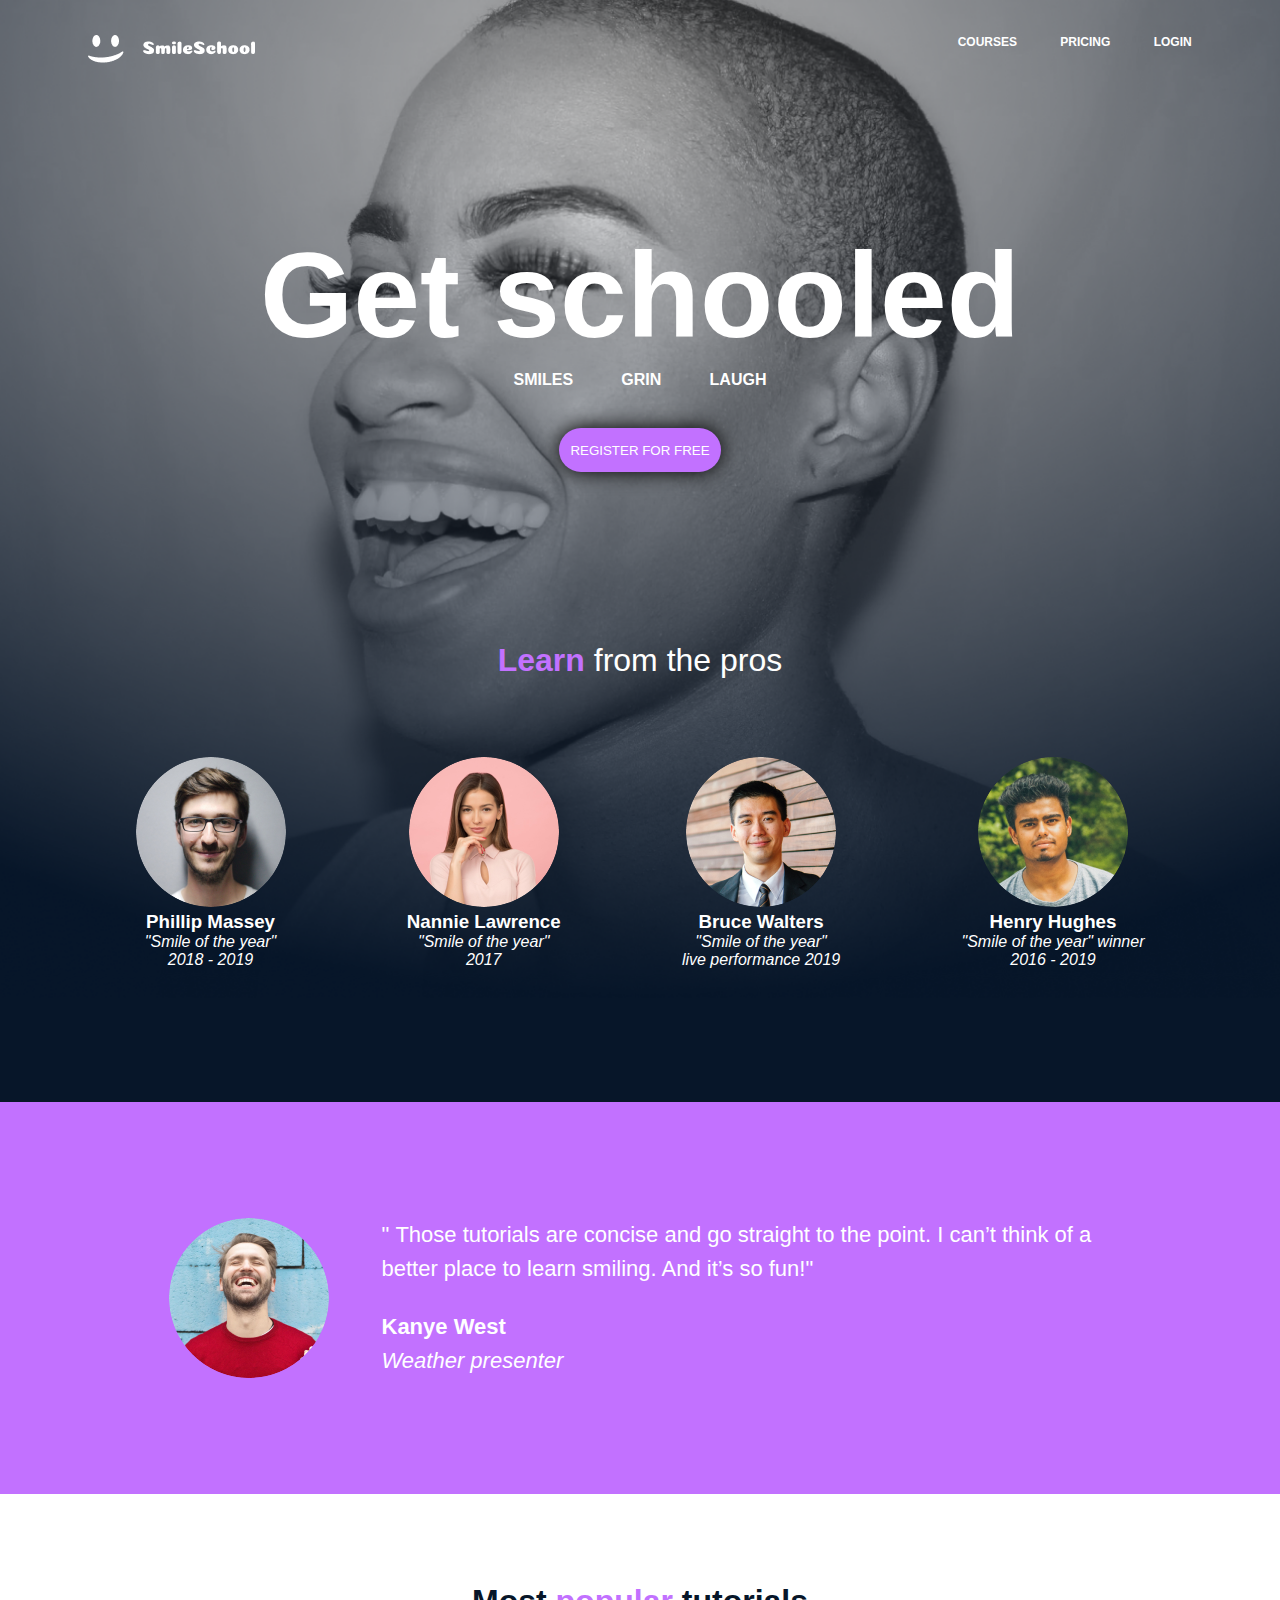
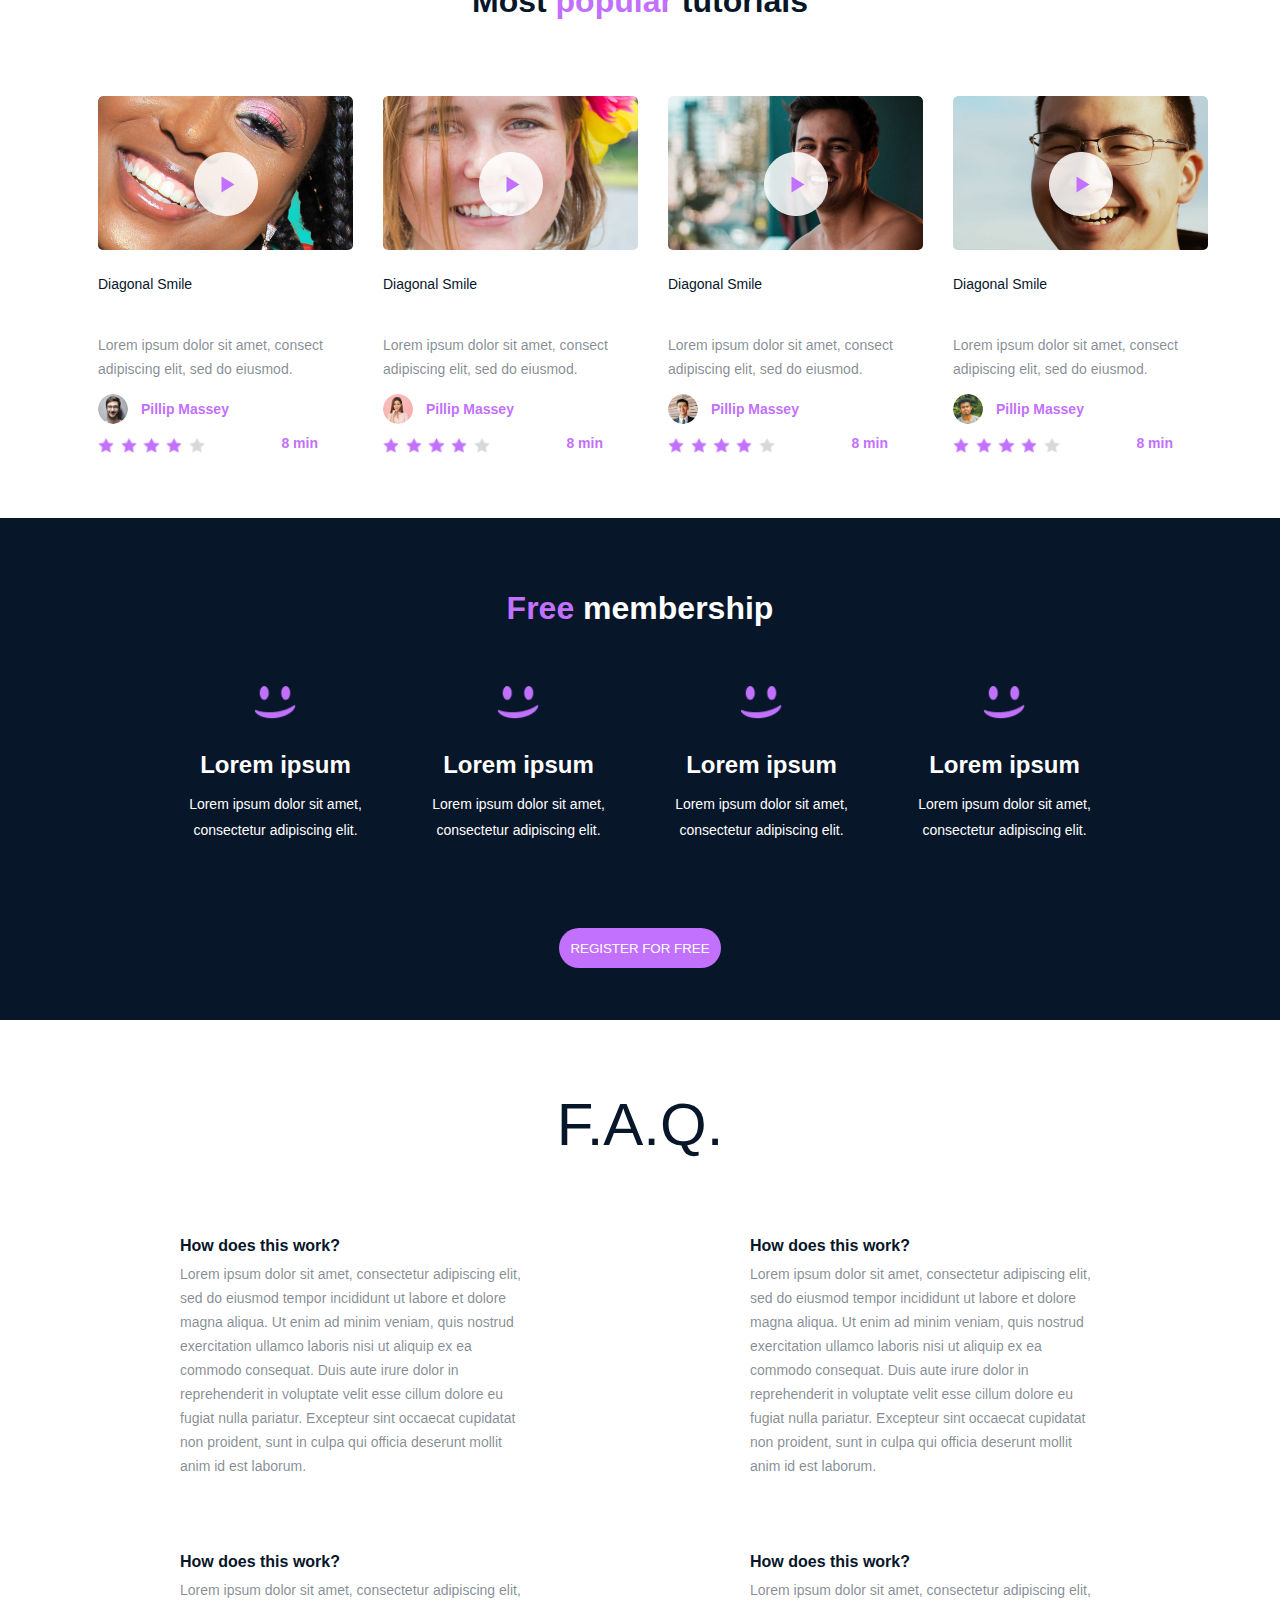
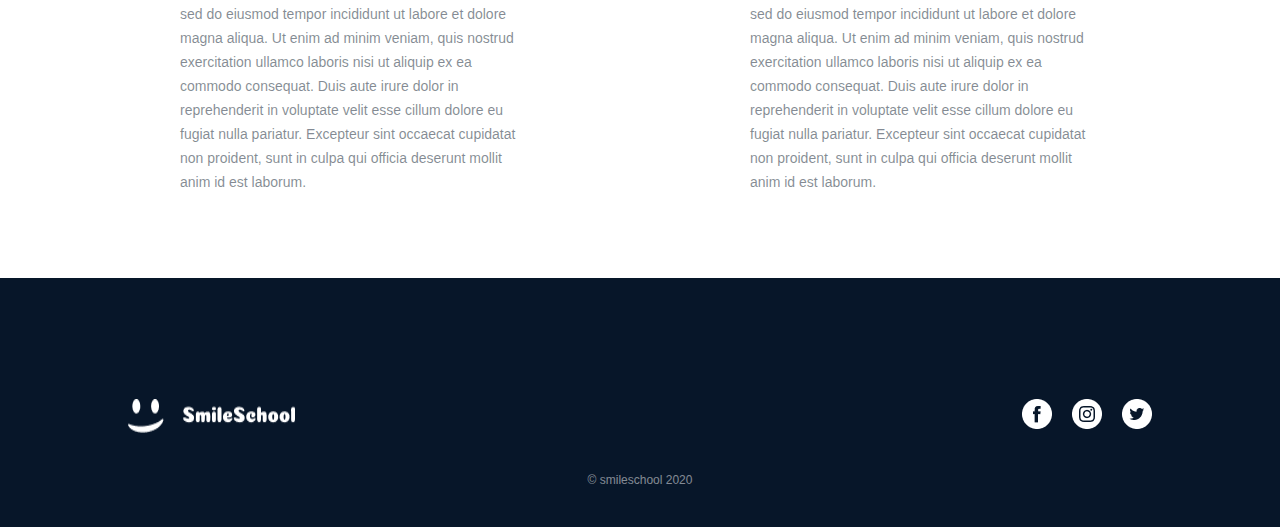
==== commit 336f9c0d: "fix the banner bg" ====
--- a/css_advanced/index.html
+++ b/css_advanced/index.html
@@ -2,9 +2,10 @@
 <html lang="en">
 <head>
     <meta charset="UTF-8">
-    <link rel="stylesheet" href="/css_advanced/styles.css">
-    <meta name="viewport" content="width=device-width">
-    <title>Document</title>
+    <link rel="stylesheet" href="./styles.css">
+    <link rel="shortcut-icon" src="./images/logo.png">
+    <meta name="viewport" content="width=device-width, initial-scale=1.0">
+    <title>Get Schooled!</title>
 </head>
 <body>
     <header>
@@ -19,7 +20,6 @@
     </header>
     <main>
         <section id="banner-section">
-            <img id="banner-bg" src="./images/background.png">
             <div>
                 <h1>Get schooled</h1>
                 <p id="banner-text">
--- a/css_advanced/styles.css
+++ b/css_advanced/styles.css
@@ -7,7 +7,7 @@
 
 body {
     background-color: var(--white);
-    width: 1440px;
+    width: 100%;
     margin: 0;
     padding: 0;
 }
@@ -15,6 +15,7 @@
 * {
     font-family: sans-serif;
     margin: 0;
+    padding: 0;
 }
 
 section h1 {
@@ -79,7 +80,12 @@
     color: var(--white);
     text-align: center;
     background-color: var(--black);
-}
+    background-image: url('./images/background.png');
+    background-size: cover;
+    background-position: center;
+    background-repeat: no-repeat;
+}
+
 #banner-section * {
     margin: 0;
 }
@@ -96,25 +102,6 @@
     padding-top: 220px;
 }
 
-
-
-#banner-bg {
-    filter: grayscale(100%);
-    position: absolute;
-    top: 0;
-    left: 0;
-    z-index: 0;
-}
-
-#gradient {
-    position: absolute;
-    top: 0;
-    left: 0;
-    z-index: 1;
-    height: 989px;
-    width: 1440px;
-    background: linear-gradient(to bottom, transparent 1%, var(--black) 100%);
-}
 
 #banner-text {
     width: 253px;
